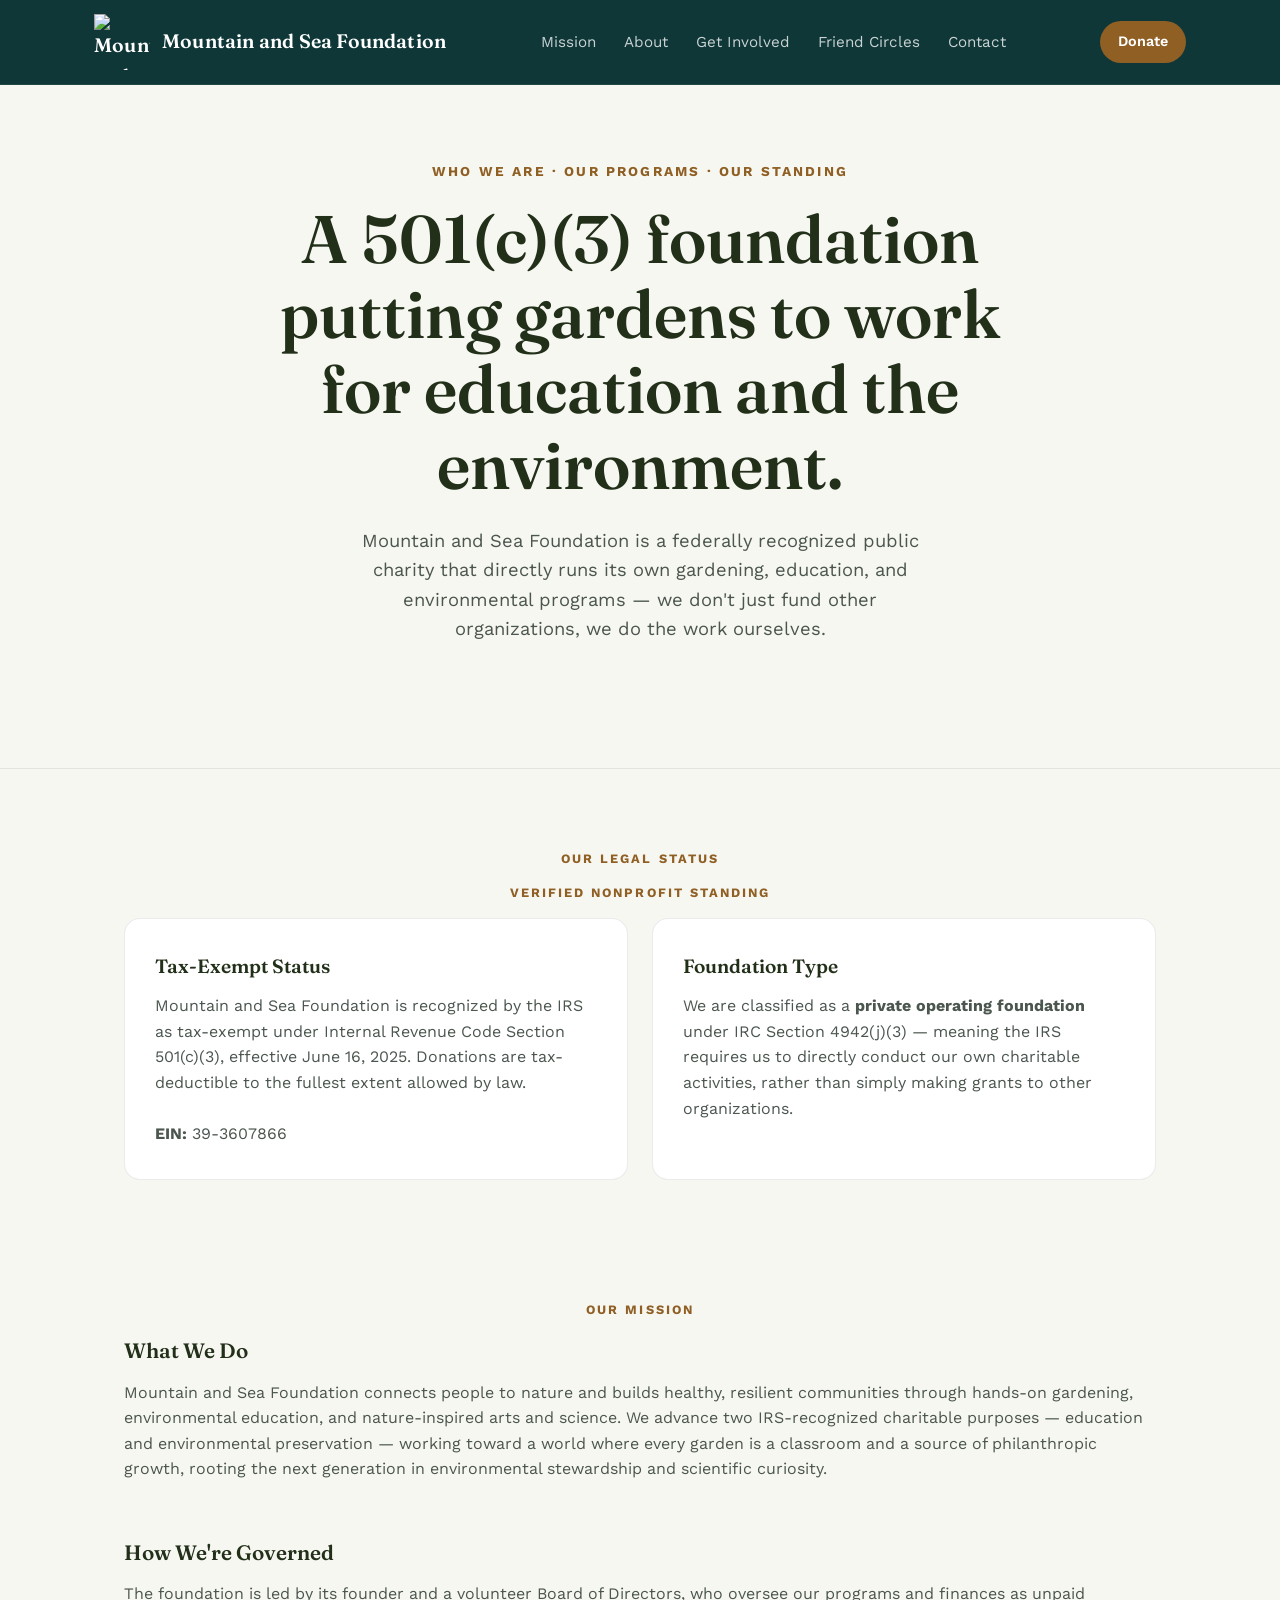
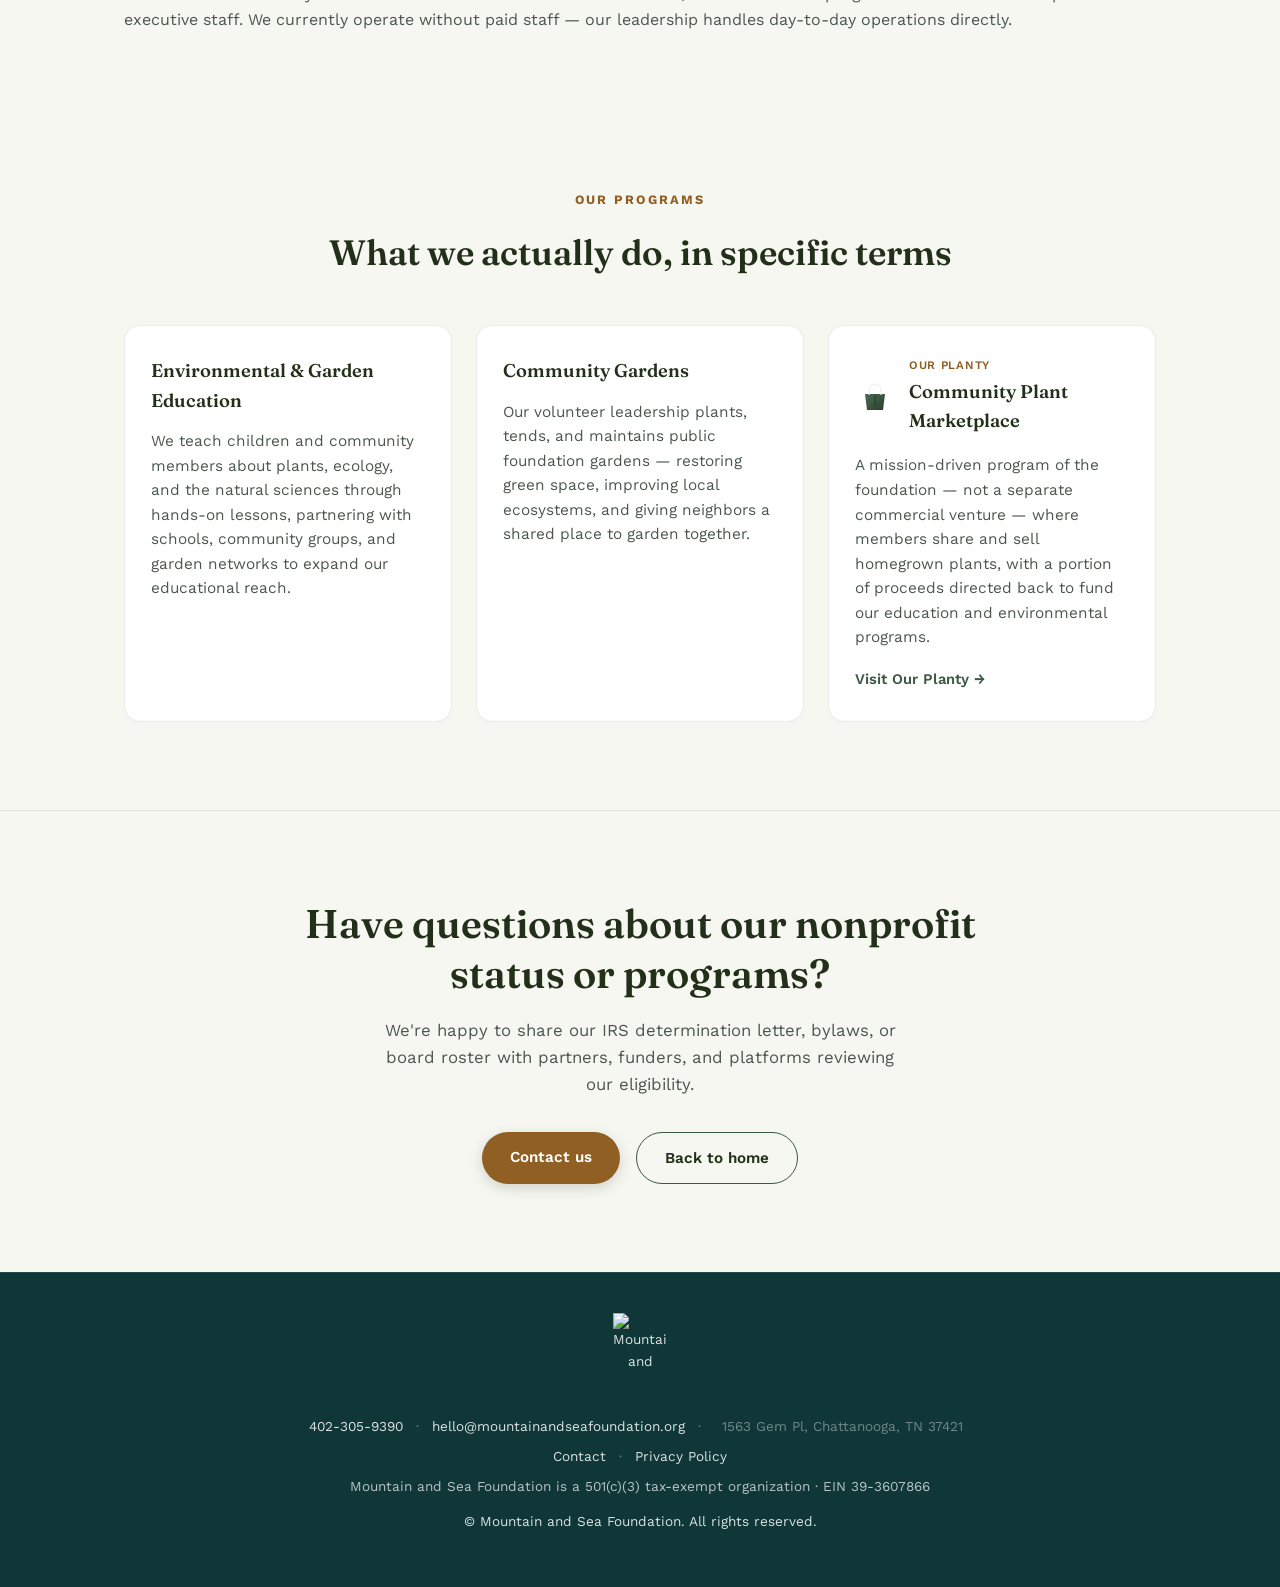
==== about.html @ 39a0394c "Add files via upload" ====
<!DOCTYPE html>
<html lang="en">
<head>
<meta charset="UTF-8">
<meta name="viewport" content="width=device-width, initial-scale=1.0">
<title>About — Mountain and Sea Foundation</title>
<meta name="description" content="Mountain and Sea Foundation is a 501(c)(3) nonprofit (EIN 39-3607866) advancing environmental education and community gardening. Learn about our mission, programs, and legal status.">
<link rel="icon" type="image/png" href="assets/logo.png">
<link rel="preconnect" href="https://fonts.googleapis.com">
<link rel="preconnect" href="https://fonts.gstatic.com" crossorigin>
<link href="https://fonts.googleapis.com/css2?family=Fraunces:opsz,wght@9..144,400;9..144,500;9..144,600;9..144,700&family=Work+Sans:wght@400;500;600&display=swap" rel="stylesheet">
<link rel="stylesheet" href="style.css">
</head>
<body>

<a href="#main" class="skip-link">Skip to main content</a>

<header class="nav">
  <div class="nav-inner">
    <a href="https://mountainandseafoundation.org" class="nav-brand">
      <img src="assets/logo_hero.png" alt="Mountain and Sea Foundation" class="nav-logo">
      <span>Mountain and Sea Foundation</span>
    </a>
    <button class="nav-toggle" id="nav-toggle" aria-label="Toggle menu" aria-expanded="false" aria-controls="nav-links">
      <span></span><span></span><span></span>
    </button>
    <nav class="nav-links" id="nav-links">
      <a href="index.html#heart">Mission</a>
      <a href="about.html">About</a>
      <a href="index.html#help">Get Involved</a>
      <a href="donor-circles.html">Friend Circles</a>
      <a href="contact.html">Contact</a>
    </nav>
    <a href="contact.html" class="nav-cta">Donate</a>
  </div>
</header>

<main id="main">

  <section class="hero" id="top">
    <p class="hero-eyebrow">Who We Are &middot; Our Programs &middot; Our Standing</p>
    <h1>A 501(c)(3) foundation putting gardens to work for education and the environment.</h1>
    <p class="hero-sub">Mountain and Sea Foundation is a federally recognized public charity that directly runs its own gardening, education, and environmental programs — we don't just fund other organizations, we do the work ourselves.</p>
  </section>

  <section class="heart" id="status">
    <p class="section-eyebrow">Our Legal Status</p>
    <h2 class="mv-heading">Verified Nonprofit Standing</h2>
    <div class="mv-grid" style="grid-template-columns: 1fr 1fr;">
      <article class="mv-card">
        <h3>Tax-Exempt Status</h3>
        <p>Mountain and Sea Foundation is recognized by the IRS as tax-exempt under Internal Revenue Code Section 501(c)(3), effective June&nbsp;16, 2025. Donations are tax-deductible to the fullest extent allowed by law.<br><br><strong>EIN:</strong> 39-3607866</p>
      </article>
      <article class="mv-card">
        <h3>Foundation Type</h3>
        <p>We are classified as a <strong>private operating foundation</strong> under IRC Section 4942(j)(3) — meaning the IRS requires us to directly conduct our own charitable activities, rather than simply making grants to other organizations.</p>
      </article>
    </div>
  </section>

  <section class="heart" id="mission">
    <h2 class="section-eyebrow">Our Mission</h2>
    <div class="about-grid">
      <div class="about-block">
        <h3>What We Do</h3>
        <p>Mountain and Sea Foundation connects people to nature and builds healthy, resilient communities through hands-on gardening, environmental education, and nature-inspired arts and science. We advance two IRS-recognized charitable purposes — education and environmental preservation — working toward a world where every garden is a classroom and a source of philanthropic growth, rooting the next generation in environmental stewardship and scientific curiosity.</p>
      </div>
      <div class="about-block">
        <h3>How We're Governed</h3>
        <p>The foundation is led by its founder and a volunteer Board of Directors, who oversee our programs and finances as unpaid executive staff. We currently operate without paid staff — our leadership handles day-to-day operations directly.</p>
      </div>
    </div>
  </section>

  <section class="programs" id="programs">
    <p class="section-eyebrow">Our Programs</p>
    <h2>What we actually do, in specific terms</h2>

    <div class="support-grid" style="grid-template-columns: repeat(3, 1fr);">
      <article class="support-card">
        <h3>Environmental &amp; Garden Education</h3>
        <p>We teach children and community members about plants, ecology, and the natural sciences through hands-on lessons, partnering with schools, community groups, and garden networks to expand our educational reach.</p>
      </article>
      <article class="support-card">
        <h3>Community Gardens</h3>
        <p>Our volunteer leadership plants, tends, and maintains public foundation gardens — restoring green space, improving local ecosystems, and giving neighbors a shared place to garden together.</p>
      </article>
      <article class="support-card">
        <a href="https://ourplanty.com" class="support-card-head" target="_blank" rel="noopener">
          <svg class="planty-mark" viewBox="0 0 100 100" fill="none" xmlns="http://www.w3.org/2000/svg" aria-hidden="true">
            <defs>
              <linearGradient id="leafGrad2" x1="0%" y1="0%" x2="100%" y2="100%">
                <stop offset="0%" stop-color="#4a6d51" />
                <stop offset="100%" stop-color="#2a3d2e" />
              </linearGradient>
            </defs>
            <path d="M25 45L30 85H70L75 45H25Z" fill="url(#leafGrad2)" />
            <path d="M35 45V35C35 26.7157 41.7157 20 50 20C58.2843 20 65 26.7157 65 35V45"
                  stroke="#F0F3F4" stroke-width="4" stroke-linecap="square"/>
            <rect x="48" y="45" width="4" height="30" fill="#141B15" opacity="0.3"/>
          </svg>
          <div>
            <span class="planty-wordmark">Our Planty</span>
            <h3>Community Plant Marketplace</h3>
          </div>
        </a>
        <p>A mission-driven program of the foundation — not a separate commercial venture — where members share and sell homegrown plants, with a portion of proceeds directed back to fund our education and environmental programs.</p>
        <a href="https://ourplanty.com" class="support-link" target="_blank" rel="noopener">Visit Our Planty &rarr;</a>
      </article>
    </div>
  </section>

  <section class="closing">
    <h2>Have questions about our nonprofit status or programs?</h2>
    <p>We're happy to share our IRS determination letter, bylaws, or board roster with partners, funders, and platforms reviewing our eligibility.</p>
    <div class="hero-actions">
      <a href="contact.html" class="btn btn-brass">Contact us</a>
      <a href="index.html#top" class="btn btn-ghost">Back to home</a>
    </div>
  </section>

</main>

<footer class="footer">
  <a href="https://mountainandseafoundation.org" aria-label="Mountain and Sea Foundation home" class="footer-logo-link">
    <img src="assets/logo_hero.png" alt="Mountain and Sea Foundation" class="footer-logo">
  </a>
  <address class="footer-links footer-contact">
    <a href="tel:+14023059390">402-305-9390</a>
    <span aria-hidden="true">&middot;</span>
    <a href="mailto:hello@mountainandseafoundation.org">hello@mountainandseafoundation.org</a>
    <span aria-hidden="true">&middot;</span>
    <span>1563 Gem Pl, Chattanooga, TN 37421</span>
  </address>
  <p class="footer-links">
    <a href="contact.html">Contact</a>
    <span aria-hidden="true">&middot;</span>
    <a href="privacy.html">Privacy Policy</a>
  </p>
  <p class="footer-ein">Mountain and Sea Foundation is a 501(c)(3) tax-exempt organization &middot; EIN 39-3607866</p>
  <p>&copy; <span id="year"></span> Mountain and Sea Foundation. All rights reserved.</p>
</footer>

<script src="script.js"></script>
</body>
</html>
---- style.css ----
:root {
  /* Palette synced with Our Planty brand */
  --forest: #3D5A43;
  --forest-deep: #22301A;
  --ink: #1B2420;
  --steel: #2C332E;
  --brass: #8F5F24; /* darkened from #C98A3E for WCAG AA contrast (~5.5:1 on white, was ~2.9:1) */
  --brass-light: #E0B274; /* unchanged — only used on dark teal surfaces, already ~6.6:1 */
  --bg: #F7F7F2;
  --surface: #FFFFFF;
  --line: rgba(27,36,32,0.09);
  --text-muted: #4B564E;
  --logo-teal: #0F3737;
  --muted-teal: #52706E;
  --logo-gold-tint: #F3E2B0;
  --planty-offwhite: #F0F3F4;

  --font-display: "Fraunces", serif;
  --font-body: "Work Sans", sans-serif;
}

* { box-sizing: border-box; }

html { scroll-behavior: smooth; }

body {
  margin: 0;
  font-family: var(--font-body);
  color: var(--ink);
  background: var(--bg);
  line-height: 1.6;
}

img { max-width: 100%; display: block; }

a { color: inherit; text-decoration: none; }

a:focus-visible, .btn:focus-visible {
  outline: 2px solid var(--brass);
  outline-offset: 3px;
}

/* Links/buttons sitting on the dark teal nav or footer need the lighter
   brass for a visible focus ring (darkened --brass only clears 3:1 on
   light backgrounds, not against --logo-teal). */
.nav a:focus-visible,
.footer a:focus-visible {
  outline-color: var(--brass-light);
}

/* ---------- ACCESSIBILITY UTILITIES ---------- */
.visually-hidden {
  position: absolute;
  width: 1px;
  height: 1px;
  padding: 0;
  margin: -1px;
  overflow: hidden;
  clip: rect(0, 0, 0, 0);
  white-space: nowrap;
  border: 0;
}

.skip-link {
  position: absolute;
  top: -48px;
  left: 8px;
  z-index: 100;
  background: var(--logo-teal);
  color: #fff;
  padding: 10px 18px;
  border-radius: 6px;
  font-weight: 600;
  font-size: 0.9rem;
  transition: top 0.15s ease;
}

.skip-link:focus {
  top: 8px;
}

/* ---------- NAV ---------- */
.nav {
  position: sticky;
  top: 0;
  z-index: 20;
  background: var(--logo-teal);
  border-bottom: 1px solid rgba(255,255,255,0.08);
}

.nav-inner {
  max-width: 1140px;
  margin: 0 auto;
  padding: 14px 24px;
  display: flex;
  align-items: center;
  justify-content: space-between;
  gap: 24px;
  position: relative;
}

.nav-toggle {
  display: none;
  flex-direction: column;
  justify-content: center;
  gap: 5px;
  width: 34px;
  height: 34px;
  background: transparent;
  border: none;
  cursor: pointer;
  padding: 0;
  flex-shrink: 0;
}

.nav-toggle span {
  display: block;
  width: 100%;
  height: 2px;
  background: #fff;
  border-radius: 2px;
  transition: transform 0.15s ease, opacity 0.15s ease;
}

.nav-toggle[aria-expanded="true"] span:nth-child(1) { transform: translateY(7px) rotate(45deg); }
.nav-toggle[aria-expanded="true"] span:nth-child(2) { opacity: 0; }
.nav-toggle[aria-expanded="true"] span:nth-child(3) { transform: translateY(-7px) rotate(-45deg); }

.nav-brand {
  display: flex;
  align-items: center;
  gap: 12px;
  color: #fff;
  font-family: var(--font-display);
  font-weight: 600;
  font-size: 1.22rem;
  letter-spacing: 0.01em;
}

.nav-logo {
  width: 56px;
  height: 56px;
  border-radius: 0;
  flex-shrink: 0;
}

.nav-links {
  display: flex;
  gap: 28px;
  font-size: 0.95rem;
}

.nav-links a {
  color: rgba(255,255,255,0.78);
  transition: color 0.15s ease;
}

.nav-links a:hover { color: var(--brass-light); }

.nav-cta {
  background: var(--brass);
  color: #fff;
  padding: 9px 18px;
  border-radius: 999px;
  font-weight: 600;
  font-size: 0.9rem;
  white-space: nowrap;
  transition: background 0.15s ease;
}

.nav-cta:hover { background: var(--forest); }

/* ---------- HERO ---------- */
.hero {
  background: var(--bg);
  border-bottom: 1px solid var(--line);
  color: var(--ink);
  text-align: center;
  padding: 76px 24px 88px;
}

.hero-eyebrow {
  font-size: 0.85rem;
  letter-spacing: 0.16em;
  text-transform: uppercase;
  color: var(--brass);
  font-weight: 700;
  margin: 0 0 18px;
}

.hero h1 {
  font-family: var(--font-display);
  font-weight: 600;
  font-size: clamp(2.6rem, 5.6vw, 4.2rem);
  line-height: 1.12;
  margin: 0 auto 24px;
  max-width: 820px;
  color: var(--forest-deep);
}

.hero-sub {
  max-width: 600px;
  margin: 0 auto 36px;
  color: var(--text-muted);
  font-size: 1.15rem;
}

.hero-actions {
  display: flex;
  gap: 16px;
  justify-content: center;
  flex-wrap: wrap;
}

.btn {
  display: inline-block;
  padding: 13px 28px;
  border-radius: 999px;
  font-weight: 600;
  font-size: 0.95rem;
  transition: transform 0.15s ease, background 0.15s ease, border-color 0.15s ease, color 0.15s ease;
}

.btn:hover { transform: translateY(-1px); }

.btn-brass {
  background: var(--brass);
  color: #fff;
  box-shadow: 0 4px 14px rgba(34,48,26,0.18);
}
.btn-brass:hover { background: var(--forest); }

.btn-ghost {
  border: 1px solid var(--forest);
  color: var(--forest-deep);
}
.btn-ghost:hover { background: var(--forest); color: #fff; }

.btn-ghost-dark {
  border: 1px solid rgba(255,255,255,0.55);
  color: #fff;
}
.btn-ghost-dark:hover { background: rgba(255,255,255,0.15); }

/* ---------- THE HEART OF OUR FOUNDATION ---------- */
.heart {
  max-width: 1080px;
  margin: 0 auto;
  padding: 80px 24px 40px;
}

.section-eyebrow {
  font-size: 0.8rem;
  letter-spacing: 0.16em;
  text-transform: uppercase;
  color: var(--brass);
  margin: 0 0 14px;
  font-weight: 700;
  text-align: center;
}

.about-grid {
  display: grid;
  grid-template-columns: 1fr;
  gap: 40px;
  margin-bottom: 64px;
}

.about-block h3 {
  font-family: var(--font-display);
  font-weight: 600;
  font-size: 1.3rem;
  margin: 0 0 12px;
  color: var(--forest-deep);
}

.about-block p {
  margin: 0 0 14px;
  color: var(--text-muted);
  font-size: 1rem;
}

.mv-heading {
  font-family: var(--font-body);
  font-weight: 700;
  font-size: 0.8rem;
  letter-spacing: 0.16em;
  text-transform: uppercase;
  margin: 0 0 14px;
  color: var(--brass);
  text-align: center;
}

.mv-grid {
  display: grid;
  grid-template-columns: 1fr;
  gap: 24px;
  text-align: left;
}

.mv-card {
  background: var(--surface);
  border: 1px solid var(--line);
  border-radius: 16px;
  padding: 32px 30px;
}

.mv-card h3 {
  font-family: var(--font-display);
  font-weight: 600;
  font-size: 1.2rem;
  margin: 0 0 12px;
  color: var(--forest-deep);
}

.mv-card p {
  margin: 0;
  color: var(--text-muted);
  font-size: 1rem;
}

/* ---------- WAYS TO HELP ---------- */
.programs {
  max-width: 1080px;
  margin: 0 auto;
  padding: 40px 24px 88px;
  text-align: center;
}

.programs h2 {
  font-family: var(--font-display);
  font-weight: 600;
  font-size: clamp(1.7rem, 3.2vw, 2.2rem);
  margin: 0 0 44px;
  color: var(--forest-deep);
}

.support-grid {
  display: grid;
  grid-template-columns: 1fr;
  gap: 24px;
  text-align: left;
}

.support-card {
  background: var(--surface);
  border: 1px solid var(--line);
  border-radius: 16px;
  padding: 30px 26px;
  display: flex;
  flex-direction: column;
}

.support-card h3 {
  font-family: var(--font-display);
  font-weight: 600;
  font-size: 1.15rem;
  margin: 0;
  color: var(--forest-deep);
}

.support-card p {
  margin: 14px 0 18px;
  color: var(--text-muted);
  font-size: 0.96rem;
  flex-grow: 1;
}

.support-link {
  color: var(--forest);
  font-weight: 600;
  font-size: 0.92rem;
  transition: color 0.15s ease;
}

.support-link:hover { color: var(--brass); }

.support-card-head {
  display: flex;
  align-items: center;
  gap: 14px;
  margin-bottom: 4px;
  text-decoration: none;
  color: inherit;
}

.support-card-head:hover h3 { color: var(--brass); }

.planty-mark {
  width: 40px;
  height: 40px;
  flex-shrink: 0;
}

.planty-wordmark {
  display: block;
  font-size: 0.72rem;
  font-weight: 600;
  letter-spacing: 0.06em;
  text-transform: uppercase;
  color: var(--brass);
  margin-bottom: 2px;
}

/* ---------- CLOSING (merged hero + CTA) ---------- */
.closing {
  background: var(--bg);
  border-top: 1px solid var(--line);
  color: var(--ink);
  text-align: center;
  padding: 88px 24px;
}

.closing h2 {
  font-family: var(--font-display);
  font-weight: 600;
  font-size: clamp(1.7rem, 3.6vw, 2.5rem);
  max-width: 700px;
  margin: 0 auto 18px;
  line-height: 1.25;
  color: var(--forest-deep);
}

.closing p {
  max-width: 540px;
  margin: 0 auto 34px;
  color: var(--text-muted);
  font-size: 1.05rem;
}

/* ---------- FOOTER ---------- */
.footer {
  background: var(--logo-teal);
  color: rgba(255,255,255,0.85);
  text-align: center;
  padding: 40px 24px;
  font-size: 0.85rem;
  border-top: 1px solid rgba(255,255,255,0.1);
}

.footer-logo-link {
  display: inline-block;
  margin-bottom: 14px;
}

.footer-logo {
  width: 54px;
  height: 54px;
  margin: 0 auto;
  border-radius: 0;
}

/* ---------- RESPONSIVE ---------- */
@media (max-width: 720px) {
  .nav-toggle { display: flex; }
  .tier-badge-icon { width: 124px; height: 124px; }
  .apex-badge-icon { width: 154px; height: 154px; }
  .nav-links {
    display: none;
    position: absolute;
    top: 100%;
    left: 0;
    right: 0;
    background: var(--logo-teal);
    flex-direction: column;
    gap: 0;
    padding: 4px 24px 12px;
    border-bottom: 1px solid rgba(255,255,255,0.1);
  }
  .nav-links.open { display: flex; }
  .nav-links a {
    padding: 13px 0;
    border-top: 1px solid rgba(255,255,255,0.1);
  }
  .nav-links a:first-child { border-top: none; }
  .nav-logo { width: 42px; height: 42px; }
  .nav-brand span { font-size: 0.98rem; }
}

/* ---------- REDUCED MOTION ---------- */
@media (prefers-reduced-motion: reduce) {
  html { scroll-behavior: auto; }
  .btn:hover { transform: none; }
}

/* ---------- CONTACT PAGE ---------- */
.contact-hero {
  background: var(--bg);
  border-bottom: 1px solid var(--line);
  text-align: center;
  padding: 72px 24px 56px;
}

.contact-hero h1 {
  font-family: var(--font-display);
  font-weight: 600;
  font-size: clamp(2.2rem, 4.6vw, 3.2rem);
  color: var(--forest-deep);
  margin: 0 auto 16px;
  max-width: 640px;
}

.contact-hero .hero-sub {
  color: var(--text-muted);
  max-width: 520px;
  margin: 0 auto;
}

.contact-body {
  max-width: 1080px;
  margin: 0 auto;
  padding: 64px 24px 96px;
}

.contact-grid {
  display: grid;
  grid-template-columns: 1.3fr 1fr;
  gap: 40px;
  align-items: start;
}

.contact-form {
  background: var(--surface);
  border: 1px solid var(--line);
  border-radius: 16px;
  padding: 32px;
  display: flex;
  flex-direction: column;
  gap: 20px;
}

.form-row {
  display: flex;
  flex-direction: column;
  gap: 8px;
  text-align: left;
}

.form-row[hidden] {
  display: none;
}

.form-row label {
  font-size: 0.88rem;
  font-weight: 600;
  color: var(--forest-deep);
}

.form-row input,
.form-row textarea,
.form-row select {
  width: 100%;
  box-sizing: border-box;
  font-family: var(--font-body);
  font-size: 1rem;
  padding: 11px 14px;
  border: 1px solid var(--line);
  border-radius: 8px;
  background: var(--bg);
  color: var(--ink);
  resize: vertical;
}

.form-row input:focus,
.form-row textarea:focus,
.form-row select:focus {
  outline: 2px solid var(--brass);
  outline-offset: 1px;
}

.contact-form .btn {
  align-self: flex-start;
  border: none;
  cursor: pointer;
  font-family: var(--font-body);
}

.form-note {
  margin: 0;
  font-size: 0.82rem;
  color: var(--text-muted);
}

.email-fallback {
  display: flex;
  align-items: center;
  justify-content: space-between;
  gap: 12px;
  background: var(--bg);
  border: 1px solid var(--line);
  border-radius: 8px;
  padding: 10px 14px;
}

.email-fallback code {
  font-family: var(--font-body);
  font-size: 0.92rem;
  color: var(--ink);
  word-break: break-all;
}

.copy-btn {
  flex-shrink: 0;
  font-family: var(--font-body);
  font-size: 0.82rem;
  font-weight: 600;
  color: var(--forest);
  background: transparent;
  border: 1px solid var(--forest);
  border-radius: 999px;
  padding: 6px 14px;
  cursor: pointer;
  transition: background 0.15s ease, color 0.15s ease;
}

.copy-btn:hover {
  background: var(--forest);
  color: #fff;
}

.contact-info {
  background: var(--surface);
  border: 1px solid var(--line);
  border-radius: 16px;
  padding: 32px;
  text-align: left;
}

.contact-info h3 {
  font-family: var(--font-display);
  font-weight: 600;
  font-size: 1.1rem;
  margin: 0 0 10px;
  color: var(--forest-deep);
}

.contact-info-secondary {
  margin-top: 28px !important;
}

.contact-info p {
  margin: 0 0 14px;
  color: var(--text-muted);
  font-size: 0.96rem;
}

.contact-info address {
  font-style: normal;
  margin: 0 0 14px;
  color: var(--text-muted);
  font-size: 0.96rem;
  line-height: 1.5;
}

.donate-mail-box {
  margin-top: 28px !important;
  background: var(--planty-offwhite);
  border: 1px solid var(--line);
  border-left: 4px solid var(--brass);
  border-radius: 12px;
  padding: 20px 22px;
}

.donate-mail-box h3 {
  font-family: var(--font-display);
  font-weight: 600;
  font-size: 1.1rem;
  margin: 0 0 10px;
  color: var(--forest-deep);
}

.donate-mail-box p,
.donate-mail-box address {
  margin: 0 0 12px;
}

.donate-mail-box address:last-child { margin-bottom: 0; }

.contact-email {
  display: inline-block;
  font-family: var(--font-display);
  font-weight: 600;
  font-size: 1.1rem;
  color: var(--brass);
  word-break: break-word;
}

.contact-email:hover { color: var(--forest); }

.contact-links-list {
  list-style: none;
  margin: 14px 0 0;
  padding: 0;
  display: flex;
  flex-direction: column;
  gap: 10px;
}

.contact-links-list a {
  color: var(--forest);
  font-weight: 600;
  font-size: 0.95rem;
}

.contact-links-list a:hover { color: var(--brass); }

/* ---------- FOOTER LINKS ---------- */
.footer-links {
  margin: 0 0 8px;
  font-size: 0.85rem;
}

.footer-links a {
  color: rgba(255,255,255,0.85);
}

.footer-links a:hover { color: var(--brass-light); }

.footer-links span {
  margin: 0 8px;
  color: rgba(255,255,255,0.4);
}

.footer-contact {
  font-style: normal;
}

.footer-ein {
  margin: 0 0 8px;
  font-size: 0.85rem;
  color: rgba(255,255,255,0.7);
}

@media (max-width: 720px) {
  .contact-grid { grid-template-columns: 1fr; }
  .contact-form,
  .contact-info { padding: 24px 20px; }
  .contact-hero { padding: 56px 20px 40px; }
}

/* ---------- DONOR CIRCLES HERO ---------- */
.circles-hero {
  background: var(--bg);
  border-bottom: 1px solid var(--line);
  text-align: center;
  padding: 72px 24px 56px;
}

.circles-hero h1 {
  font-family: var(--font-display);
  font-weight: 600;
  font-size: clamp(2.9rem, 6vw, 4.6rem);
  line-height: 1.12;
  margin: 0 auto 20px;
  max-width: 780px;
  color: var(--forest-deep);
}

.circles-hero p {
  max-width: 640px;
  margin: 0 auto;
  color: var(--text-muted);
  font-size: 1.25rem;
}

.circles-hero-note {
  margin: 18px auto 0 !important;
  max-width: 660px;
  font-size: 1rem !important;
  color: var(--forest) !important;
  font-weight: 500;
}

/* ---------- CLUB COLUMNS ---------- */
.clubs {
  max-width: 1080px;
  margin: 0 auto;
  padding: 64px 24px 32px;
}

.club-columns {
  display: grid;
  grid-template-columns: 1fr;
  gap: 28px;
}

.club-panel {
  background: var(--surface);
  border: 1px solid var(--line);
  border-radius: 20px;
  padding: 32px 28px;
}

.club-panel.mountain { --club-accent: var(--forest); }
.club-panel.sea { --club-accent: var(--logo-teal); }

.club-head {
  display: flex;
  align-items: center;
  gap: 14px;
  margin-bottom: 8px;
}

.club-icon {
  width: 38px;
  height: 38px;
  flex-shrink: 0;
}

.club-name {
  font-family: var(--font-display);
  font-weight: 600;
  font-size: 1.9rem;
  color: var(--forest-deep);
  margin: 0;
}

.club-tagline {
  color: var(--text-muted);
  font-size: 1.12rem;
  margin: 0 0 26px;
}

.circle-tier {
  display: flex;
  flex-direction: column;
  align-items: center;
  text-align: center;
  gap: 10px;
  padding: 32px 0;
  border-top: 1px solid var(--line);
}

.club-panel .circle-tier:first-of-type { border-top: none; padding-top: 0; }

.circle-tier-name {
  font-family: var(--font-display);
  font-weight: 600;
  font-size: 1.35rem;
  color: var(--ink);
}

.tier-badge-wrap {
  display: flex;
  justify-content: center;
  margin: 2px 0;
}

.tier-badge-icon {
  width: 160px;
  height: 160px;
  flex-shrink: 0;
}

.circle-tier-price {
  display: flex;
  align-items: baseline;
  justify-content: center;
  gap: 8px;
  font-weight: 600;
  font-size: 1.2rem;
  color: var(--club-accent, var(--forest));
  white-space: nowrap;
}

.price-option { white-space: nowrap; }

.price-unit {
  font-weight: 500;
  font-size: 0.9rem;
  opacity: 0.85;
}

.price-or {
  font-family: var(--font-body);
  font-weight: 500;
  font-size: 0.85rem;
  text-transform: uppercase;
  letter-spacing: 0.04em;
  color: var(--text-muted);
}

.circle-tier-perk {
  max-width: 320px;
  color: var(--text-muted);
  font-size: 1.05rem;
  margin: 0;
}

.club-join-btn {
  display: block;
  width: fit-content;
  margin: 24px auto 0;
}

/* ---------- CHAMPION TIER ---------- */
.champion {
  max-width: 1080px;
  margin: 8px auto 0;
  padding: 0 24px 72px;
}

.champion-card {
  background: var(--logo-teal);
  border-radius: 20px;
  padding: 40px 36px;
  color: #fff;
  text-align: center;
}

.champion-eyebrow {
  font-size: 0.88rem;
  letter-spacing: 0.16em;
  text-transform: uppercase;
  color: var(--brass-light);
  font-weight: 700;
  margin: 0 0 14px;
}

.apex-badge-icon {
  width: 200px;
  height: 200px;
  margin: 0 auto 18px;
  display: block;
}

.champion-card h2 {
  font-family: var(--font-display);
  font-weight: 600;
  font-size: clamp(1.7rem, 3.6vw, 2.5rem);
  margin: 0 0 10px;
}

.champion-price {
  font-family: var(--font-display);
  font-weight: 600;
  font-size: 1.45rem;
  color: var(--brass-light);
  margin: 0 0 20px;
}

.champion-price .price-or {
  color: rgba(255,255,255,0.65);
}

.champion-card p.champion-desc {
  max-width: 580px;
  margin: 0 auto 26px;
  color: rgba(255,255,255,0.85);
  font-size: 1.15rem;
}

.champion-perks {
  list-style: none;
  margin: 0 auto;
  padding: 0;
  max-width: 520px;
  display: grid;
  grid-template-columns: 1fr;
  gap: 10px;
  text-align: left;
}

.champion-perks li {
  font-size: 1.08rem;
  color: rgba(255,255,255,0.9);
  padding-left: 22px;
  position: relative;
}

.champion-perks li::before {
  content: "";
  position: absolute;
  left: 0;
  top: 0.55em;
  width: 8px;
  height: 8px;
  border-radius: 50%;
  background: var(--brass-light);
}

.champion-cta {
  margin-top: 28px;
}

/* ---------- FUND NOTE ---------- */
.fund-note {
  max-width: 780px;
  margin: 8px auto 72px;
  background: var(--planty-offwhite);
  border-radius: 14px;
  padding: 26px 28px;
  text-align: center;
}

@media (max-width: 780px) {
  .fund-note { margin-left: 24px; margin-right: 24px; }
}

.fund-note p {
  margin: 0;
  color: var(--text-muted);
  font-size: 1.15rem;
}

.fund-note strong { color: var(--forest-deep); }

@media (min-width: 860px) {
  .champion-perks { grid-template-columns: 1fr 1fr; }
  .club-columns { grid-template-columns: 1fr 1fr; }
}
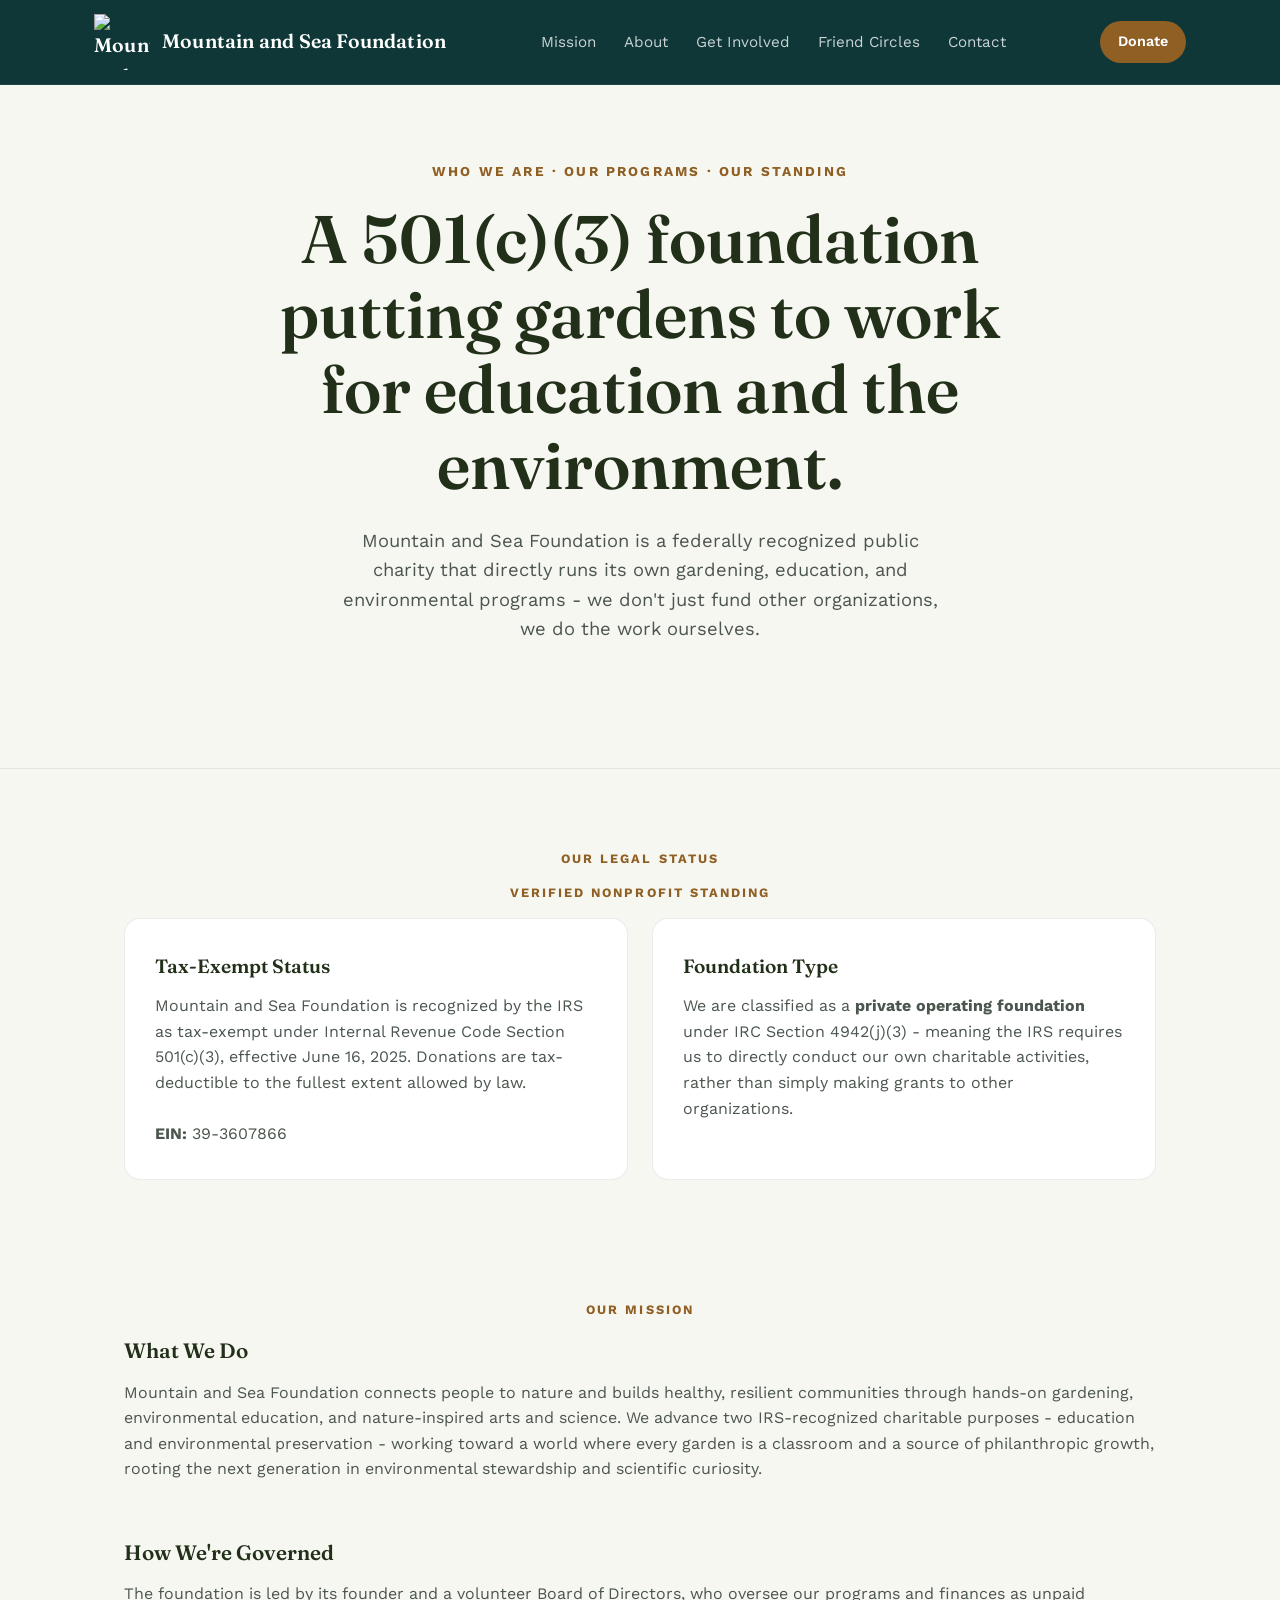
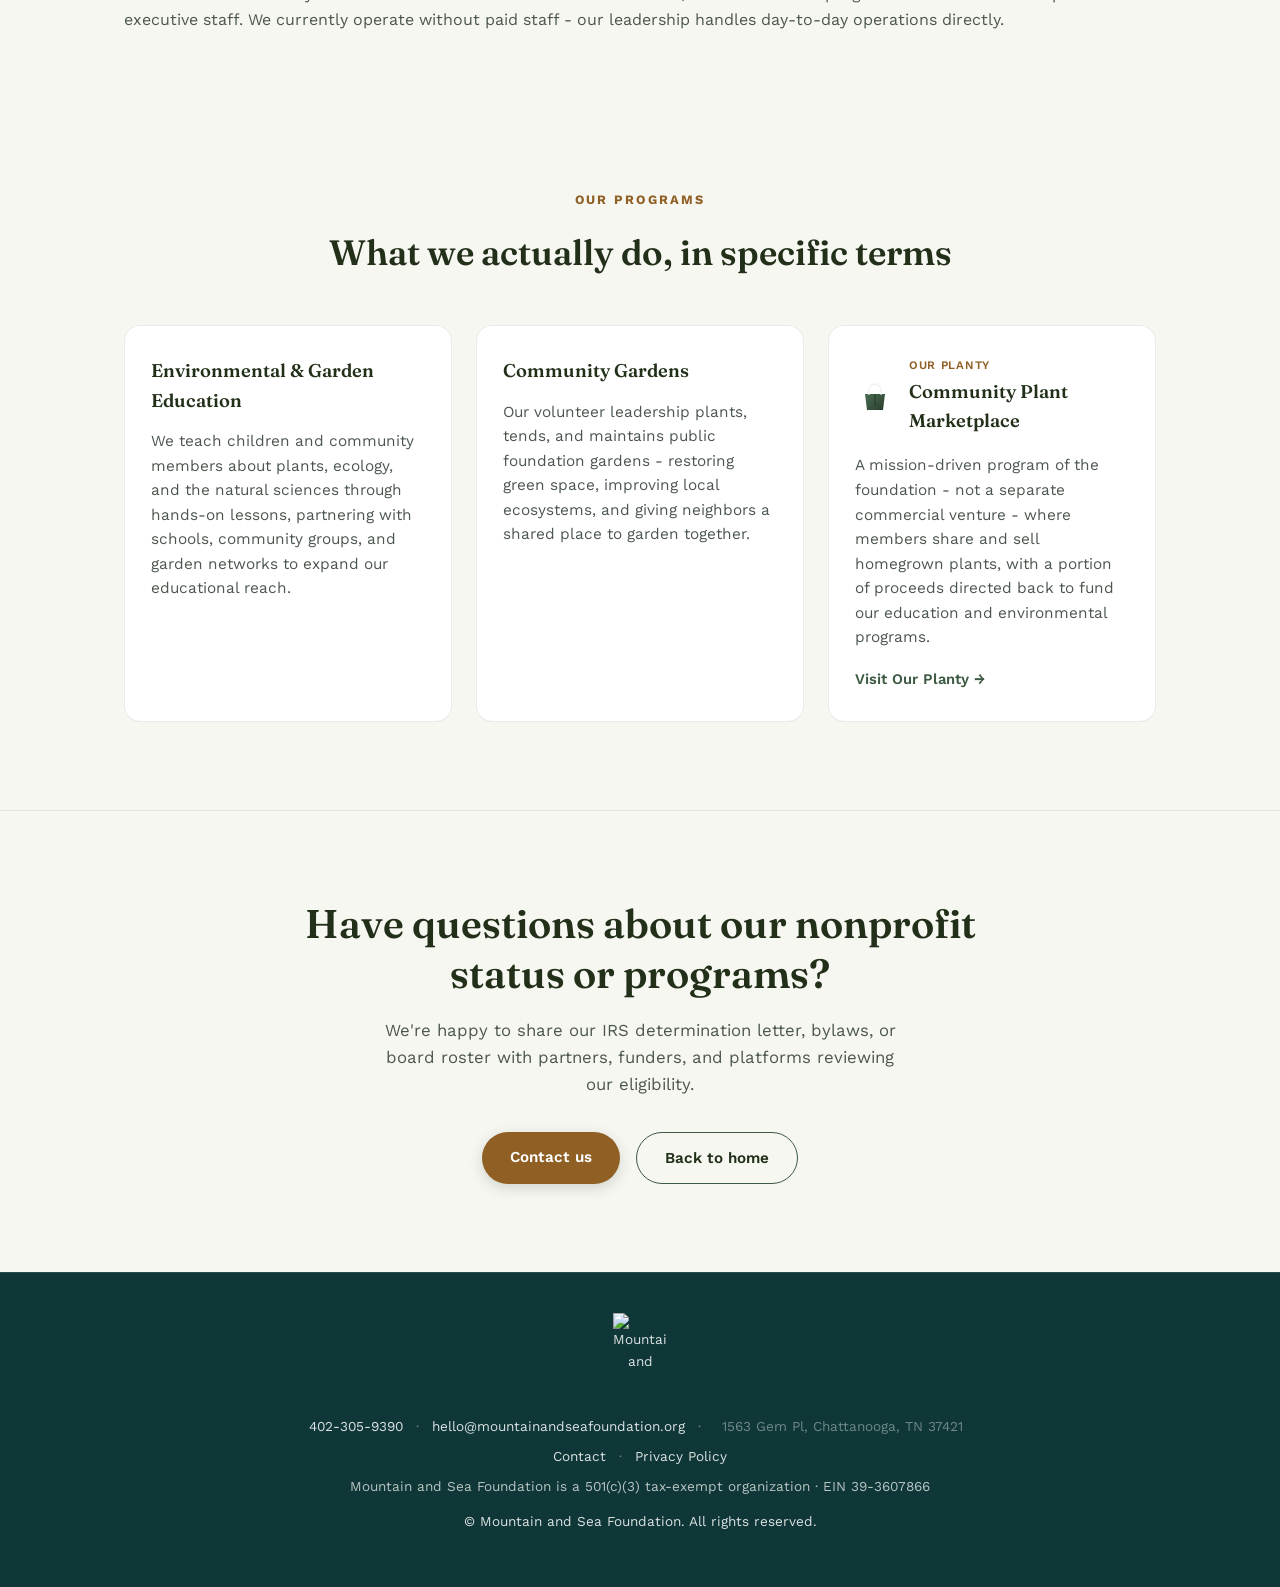
==== commit e8a179b5: "Add files via upload" ====
--- a/about.html
+++ b/about.html
@@ -3,7 +3,7 @@
 <head>
 <meta charset="UTF-8">
 <meta name="viewport" content="width=device-width, initial-scale=1.0">
-<title>About — Mountain and Sea Foundation</title>
+<title>About - Mountain and Sea Foundation</title>
 <meta name="description" content="Mountain and Sea Foundation is a 501(c)(3) nonprofit (EIN 39-3607866) advancing environmental education and community gardening. Learn about our mission, programs, and legal status.">
 <link rel="icon" type="image/png" href="assets/logo.png">
 <link rel="preconnect" href="https://fonts.googleapis.com">
@@ -40,7 +40,7 @@
   <section class="hero" id="top">
     <p class="hero-eyebrow">Who We Are &middot; Our Programs &middot; Our Standing</p>
     <h1>A 501(c)(3) foundation putting gardens to work for education and the environment.</h1>
-    <p class="hero-sub">Mountain and Sea Foundation is a federally recognized public charity that directly runs its own gardening, education, and environmental programs — we don't just fund other organizations, we do the work ourselves.</p>
+    <p class="hero-sub">Mountain and Sea Foundation is a federally recognized public charity that directly runs its own gardening, education, and environmental programs - we don't just fund other organizations, we do the work ourselves.</p>
   </section>
 
   <section class="heart" id="status">
@@ -53,7 +53,7 @@
       </article>
       <article class="mv-card">
         <h3>Foundation Type</h3>
-        <p>We are classified as a <strong>private operating foundation</strong> under IRC Section 4942(j)(3) — meaning the IRS requires us to directly conduct our own charitable activities, rather than simply making grants to other organizations.</p>
+        <p>We are classified as a <strong>private operating foundation</strong> under IRC Section 4942(j)(3) - meaning the IRS requires us to directly conduct our own charitable activities, rather than simply making grants to other organizations.</p>
       </article>
     </div>
   </section>
@@ -63,11 +63,11 @@
     <div class="about-grid">
       <div class="about-block">
         <h3>What We Do</h3>
-        <p>Mountain and Sea Foundation connects people to nature and builds healthy, resilient communities through hands-on gardening, environmental education, and nature-inspired arts and science. We advance two IRS-recognized charitable purposes — education and environmental preservation — working toward a world where every garden is a classroom and a source of philanthropic growth, rooting the next generation in environmental stewardship and scientific curiosity.</p>
+        <p>Mountain and Sea Foundation connects people to nature and builds healthy, resilient communities through hands-on gardening, environmental education, and nature-inspired arts and science. We advance two IRS-recognized charitable purposes - education and environmental preservation - working toward a world where every garden is a classroom and a source of philanthropic growth, rooting the next generation in environmental stewardship and scientific curiosity.</p>
       </div>
       <div class="about-block">
         <h3>How We're Governed</h3>
-        <p>The foundation is led by its founder and a volunteer Board of Directors, who oversee our programs and finances as unpaid executive staff. We currently operate without paid staff — our leadership handles day-to-day operations directly.</p>
+        <p>The foundation is led by its founder and a volunteer Board of Directors, who oversee our programs and finances as unpaid executive staff. We currently operate without paid staff - our leadership handles day-to-day operations directly.</p>
       </div>
     </div>
   </section>
@@ -83,7 +83,7 @@
       </article>
       <article class="support-card">
         <h3>Community Gardens</h3>
-        <p>Our volunteer leadership plants, tends, and maintains public foundation gardens — restoring green space, improving local ecosystems, and giving neighbors a shared place to garden together.</p>
+        <p>Our volunteer leadership plants, tends, and maintains public foundation gardens - restoring green space, improving local ecosystems, and giving neighbors a shared place to garden together.</p>
       </article>
       <article class="support-card">
         <a href="https://ourplanty.com" class="support-card-head" target="_blank" rel="noopener">
@@ -104,7 +104,7 @@
             <h3>Community Plant Marketplace</h3>
           </div>
         </a>
-        <p>A mission-driven program of the foundation — not a separate commercial venture — where members share and sell homegrown plants, with a portion of proceeds directed back to fund our education and environmental programs.</p>
+        <p>A mission-driven program of the foundation - not a separate commercial venture - where members share and sell homegrown plants, with a portion of proceeds directed back to fund our education and environmental programs.</p>
         <a href="https://ourplanty.com" class="support-link" target="_blank" rel="noopener">Visit Our Planty &rarr;</a>
       </article>
     </div>
--- a/style.css
+++ b/style.css
@@ -5,7 +5,7 @@
   --ink: #1B2420;
   --steel: #2C332E;
   --brass: #8F5F24; /* darkened from #C98A3E for WCAG AA contrast (~5.5:1 on white, was ~2.9:1) */
-  --brass-light: #E0B274; /* unchanged — only used on dark teal surfaces, already ~6.6:1 */
+  --brass-light: #E0B274; /* unchanged - only used on dark teal surfaces, already ~6.6:1 */
   --bg: #F7F7F2;
   --surface: #FFFFFF;
   --line: rgba(27,36,32,0.09);
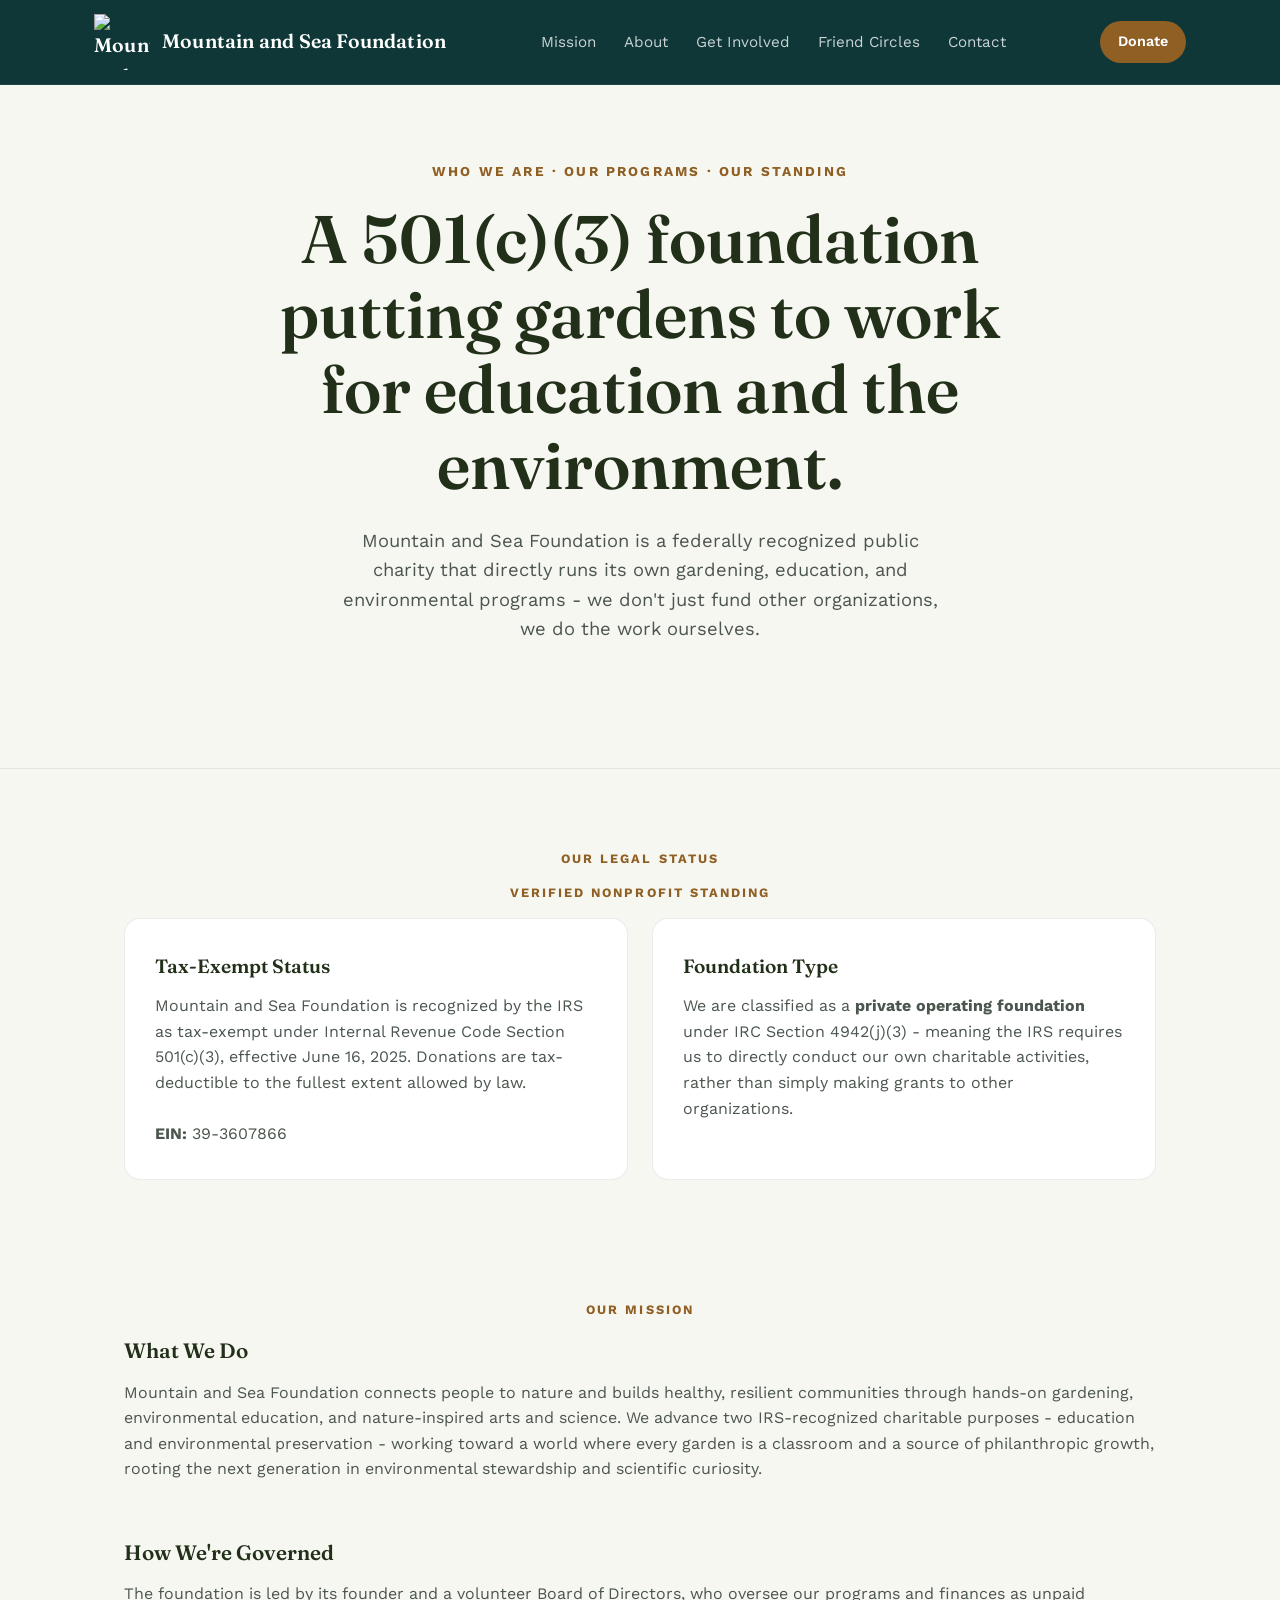
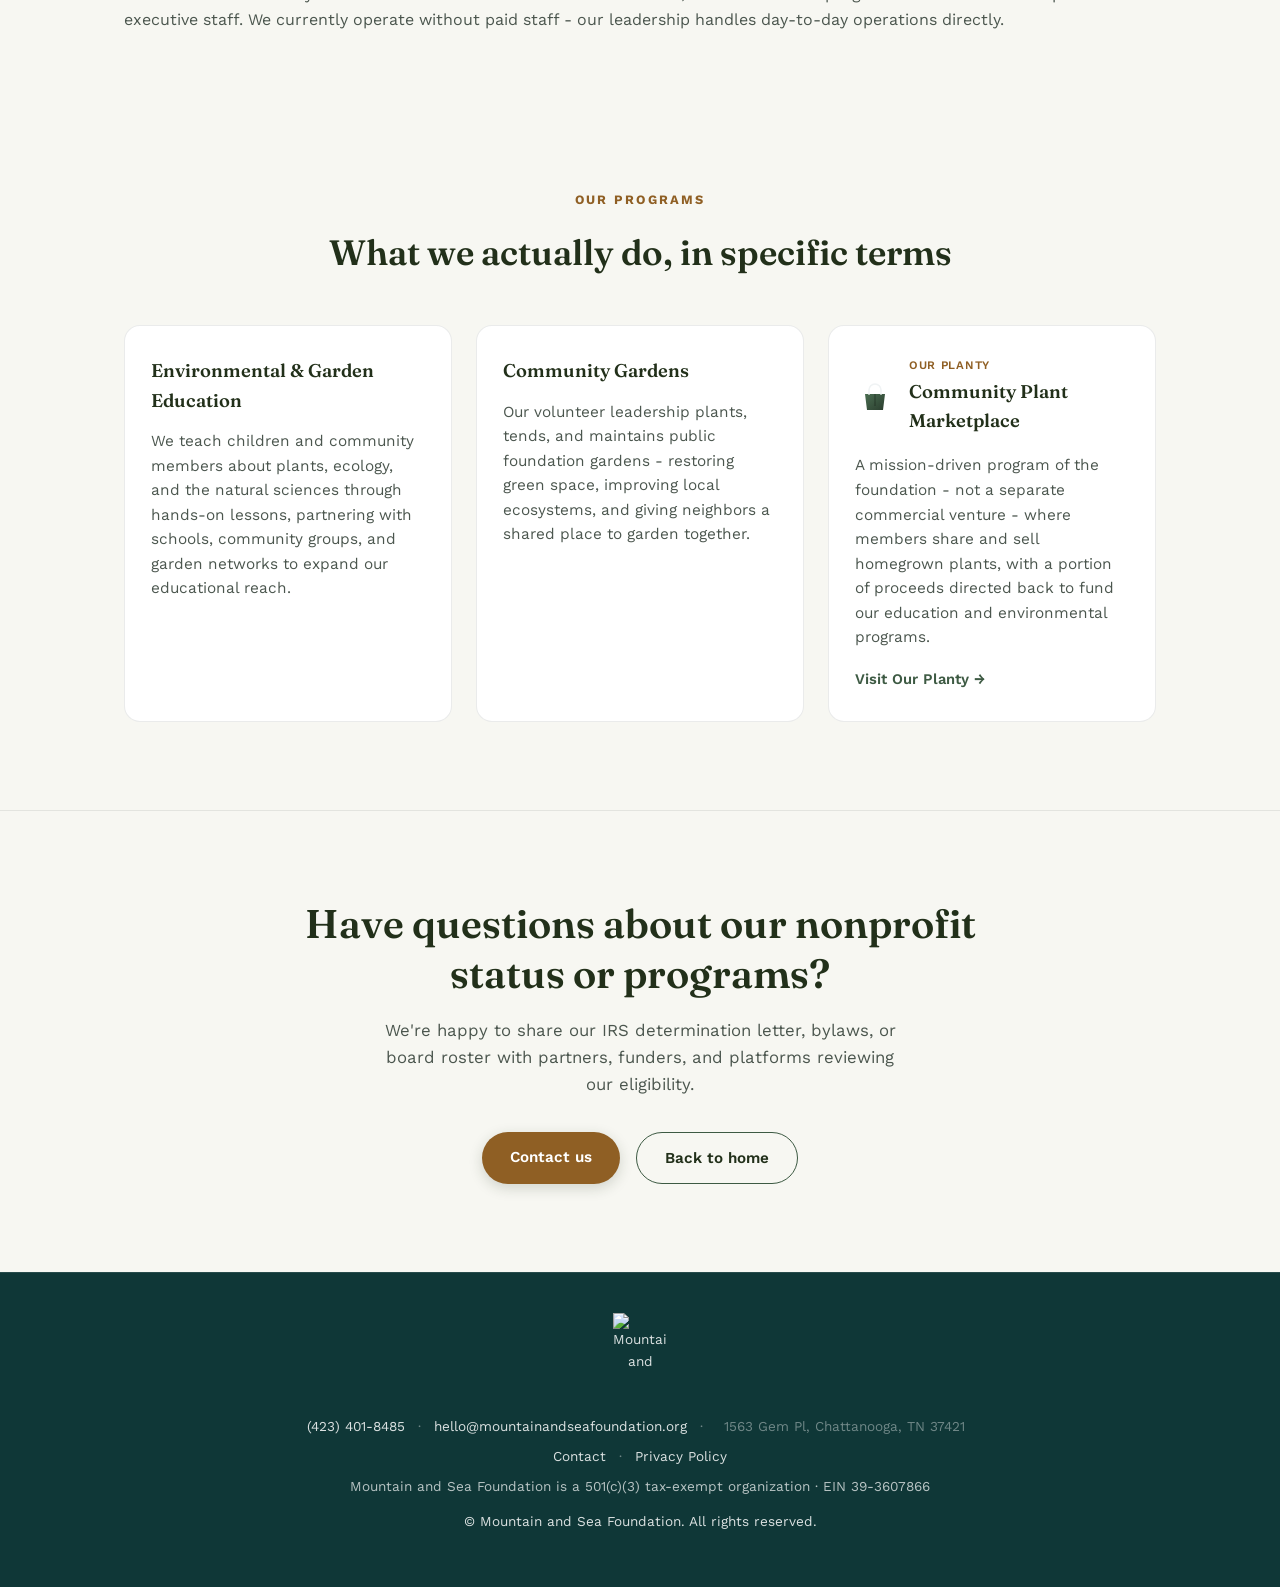
==== commit 9e677cbe: "Add files via upload" ====
--- a/about.html
+++ b/about.html
@@ -126,7 +126,7 @@
     <img src="assets/logo_hero.png" alt="Mountain and Sea Foundation" class="footer-logo">
   </a>
   <address class="footer-links footer-contact">
-    <a href="tel:+14023059390">402-305-9390</a>
+    <a href="tel:+14234018485">(423) 401-8485</a>
     <span aria-hidden="true">&middot;</span>
     <a href="mailto:hello@mountainandseafoundation.org">hello@mountainandseafoundation.org</a>
     <span aria-hidden="true">&middot;</span>
--- a/style.css
+++ b/style.css
@@ -656,7 +656,6 @@
   margin-top: 28px !important;
   background: var(--planty-offwhite);
   border: 1px solid var(--line);
-  border-left: 4px solid var(--brass);
   border-radius: 12px;
   padding: 20px 22px;
 }
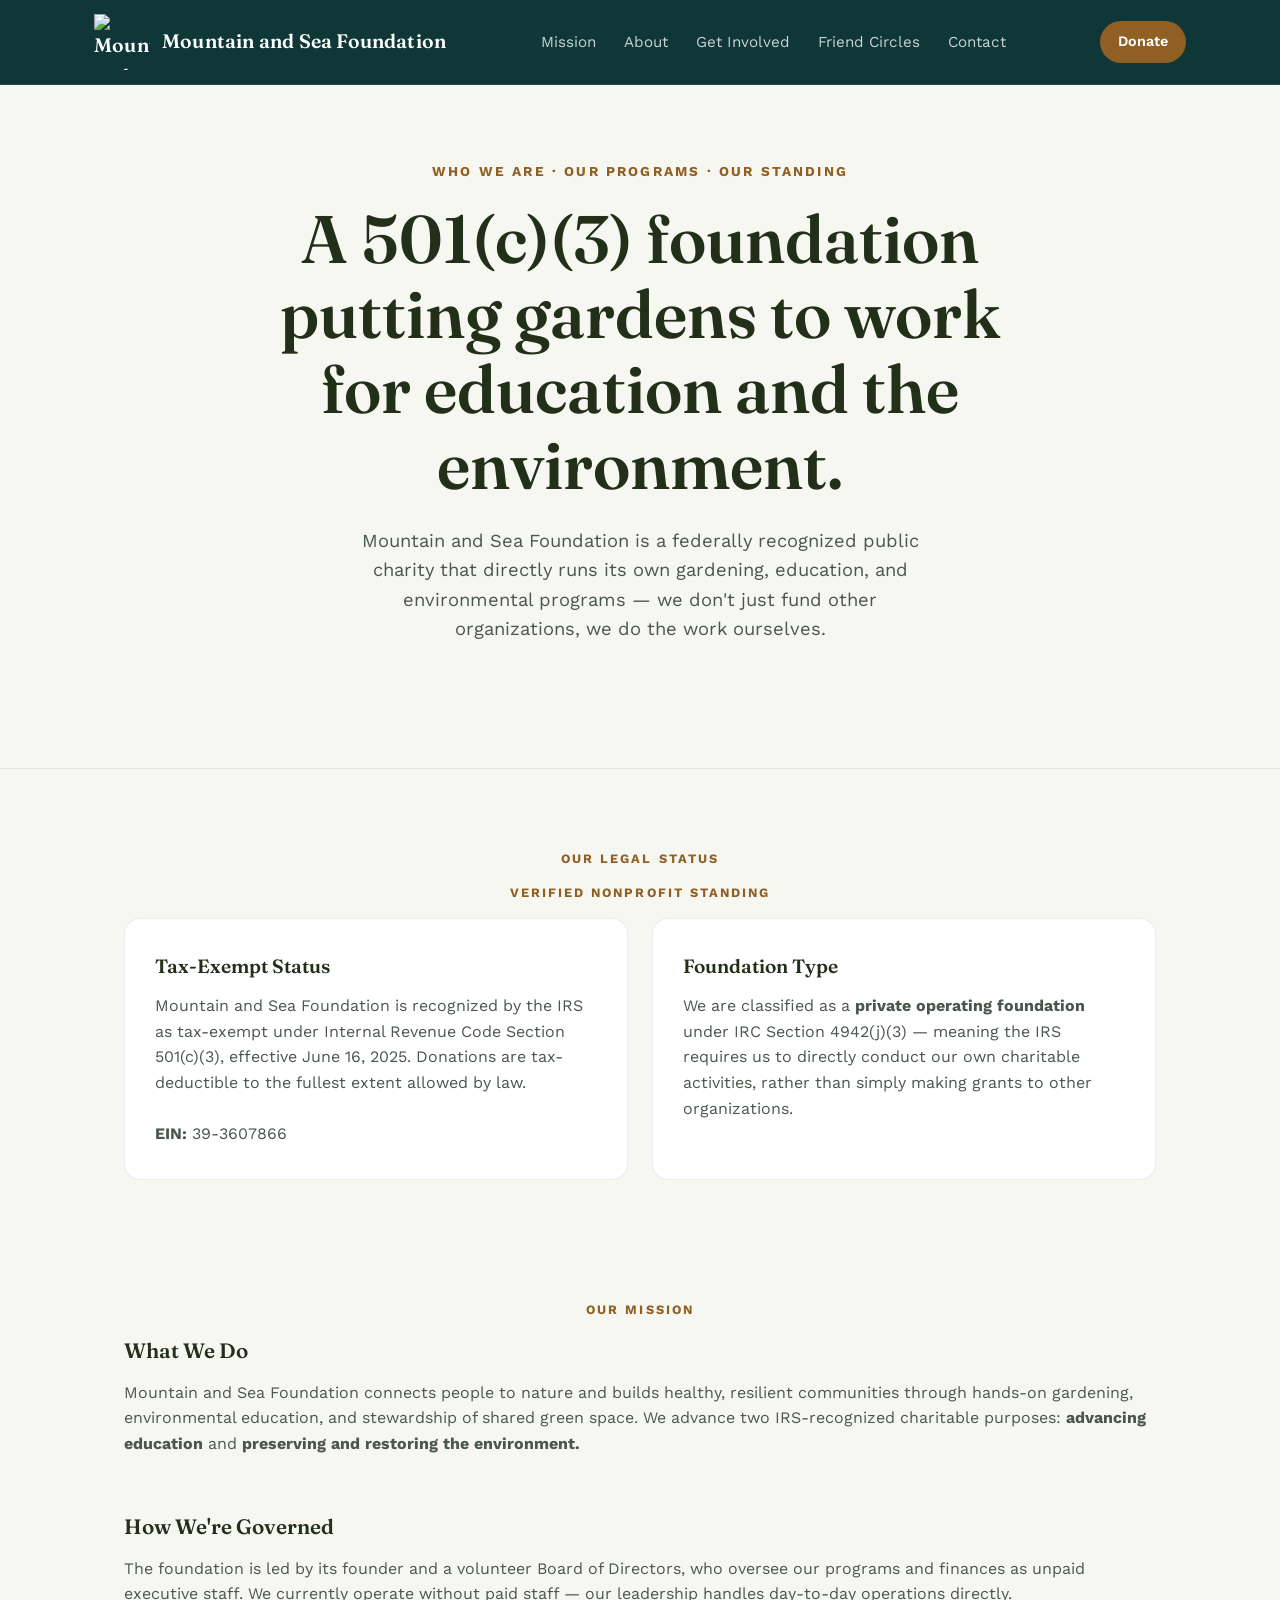
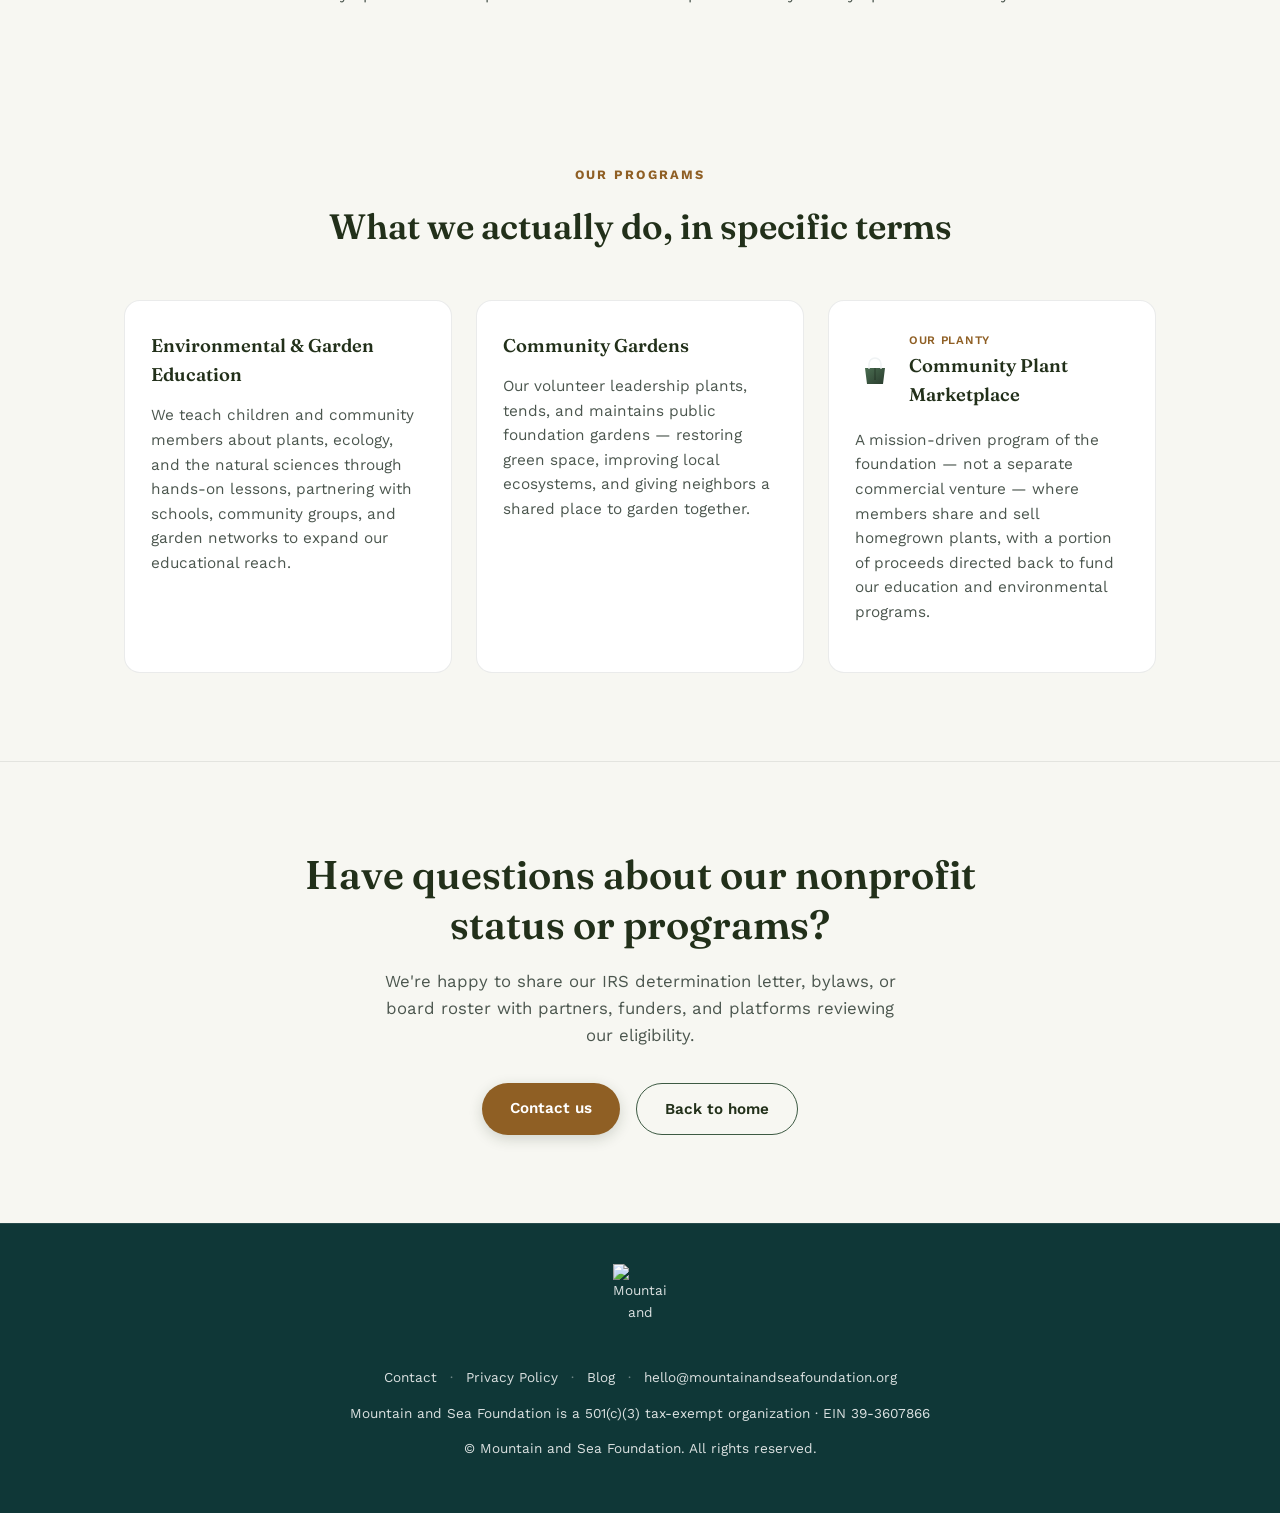
==== commit a988392d: "Add files via upload" ====
--- a/about.html
+++ b/about.html
@@ -3,7 +3,7 @@
 <head>
 <meta charset="UTF-8">
 <meta name="viewport" content="width=device-width, initial-scale=1.0">
-<title>About - Mountain and Sea Foundation</title>
+<title>About — Mountain and Sea Foundation</title>
 <meta name="description" content="Mountain and Sea Foundation is a 501(c)(3) nonprofit (EIN 39-3607866) advancing environmental education and community gardening. Learn about our mission, programs, and legal status.">
 <link rel="icon" type="image/png" href="assets/logo.png">
 <link rel="preconnect" href="https://fonts.googleapis.com">
@@ -40,7 +40,7 @@
   <section class="hero" id="top">
     <p class="hero-eyebrow">Who We Are &middot; Our Programs &middot; Our Standing</p>
     <h1>A 501(c)(3) foundation putting gardens to work for education and the environment.</h1>
-    <p class="hero-sub">Mountain and Sea Foundation is a federally recognized public charity that directly runs its own gardening, education, and environmental programs - we don't just fund other organizations, we do the work ourselves.</p>
+    <p class="hero-sub">Mountain and Sea Foundation is a federally recognized public charity that directly runs its own gardening, education, and environmental programs — we don't just fund other organizations, we do the work ourselves.</p>
   </section>
 
   <section class="heart" id="status">
@@ -53,7 +53,7 @@
       </article>
       <article class="mv-card">
         <h3>Foundation Type</h3>
-        <p>We are classified as a <strong>private operating foundation</strong> under IRC Section 4942(j)(3) - meaning the IRS requires us to directly conduct our own charitable activities, rather than simply making grants to other organizations.</p>
+        <p>We are classified as a <strong>private operating foundation</strong> under IRC Section 4942(j)(3) — meaning the IRS requires us to directly conduct our own charitable activities, rather than simply making grants to other organizations.</p>
       </article>
     </div>
   </section>
@@ -63,11 +63,11 @@
     <div class="about-grid">
       <div class="about-block">
         <h3>What We Do</h3>
-        <p>Mountain and Sea Foundation connects people to nature and builds healthy, resilient communities through hands-on gardening, environmental education, and nature-inspired arts and science. We advance two IRS-recognized charitable purposes - education and environmental preservation - working toward a world where every garden is a classroom and a source of philanthropic growth, rooting the next generation in environmental stewardship and scientific curiosity.</p>
+        <p>Mountain and Sea Foundation connects people to nature and builds healthy, resilient communities through hands-on gardening, environmental education, and stewardship of shared green space. We advance two IRS-recognized charitable purposes: <strong>advancing education</strong> and <strong>preserving and restoring the environment.</strong></p>
       </div>
       <div class="about-block">
         <h3>How We're Governed</h3>
-        <p>The foundation is led by its founder and a volunteer Board of Directors, who oversee our programs and finances as unpaid executive staff. We currently operate without paid staff - our leadership handles day-to-day operations directly.</p>
+        <p>The foundation is led by its founder and a volunteer Board of Directors, who oversee our programs and finances as unpaid executive staff. We currently operate without paid staff — our leadership handles day-to-day operations directly.</p>
       </div>
     </div>
   </section>
@@ -83,10 +83,10 @@
       </article>
       <article class="support-card">
         <h3>Community Gardens</h3>
-        <p>Our volunteer leadership plants, tends, and maintains public foundation gardens - restoring green space, improving local ecosystems, and giving neighbors a shared place to garden together.</p>
+        <p>Our volunteer leadership plants, tends, and maintains public foundation gardens — restoring green space, improving local ecosystems, and giving neighbors a shared place to garden together.</p>
       </article>
       <article class="support-card">
-        <a href="https://ourplanty.com" class="support-card-head" target="_blank" rel="noopener">
+        <div class="support-card-head">
           <svg class="planty-mark" viewBox="0 0 100 100" fill="none" xmlns="http://www.w3.org/2000/svg" aria-hidden="true">
             <defs>
               <linearGradient id="leafGrad2" x1="0%" y1="0%" x2="100%" y2="100%">
@@ -103,9 +103,8 @@
             <span class="planty-wordmark">Our Planty</span>
             <h3>Community Plant Marketplace</h3>
           </div>
-        </a>
-        <p>A mission-driven program of the foundation - not a separate commercial venture - where members share and sell homegrown plants, with a portion of proceeds directed back to fund our education and environmental programs.</p>
-        <a href="https://ourplanty.com" class="support-link" target="_blank" rel="noopener">Visit Our Planty &rarr;</a>
+        </div>
+        <p>A mission-driven program of the foundation — not a separate commercial venture — where members share and sell homegrown plants, with a portion of proceeds directed back to fund our education and environmental programs.</p>
       </article>
     </div>
   </section>
@@ -125,19 +124,16 @@
   <a href="https://mountainandseafoundation.org" aria-label="Mountain and Sea Foundation home" class="footer-logo-link">
     <img src="assets/logo_hero.png" alt="Mountain and Sea Foundation" class="footer-logo">
   </a>
-  <address class="footer-links footer-contact">
-    <a href="tel:+14234018485">(423) 401-8485</a>
-    <span aria-hidden="true">&middot;</span>
-    <a href="mailto:hello@mountainandseafoundation.org">hello@mountainandseafoundation.org</a>
-    <span aria-hidden="true">&middot;</span>
-    <span>1563 Gem Pl, Chattanooga, TN 37421</span>
-  </address>
   <p class="footer-links">
     <a href="contact.html">Contact</a>
     <span aria-hidden="true">&middot;</span>
     <a href="privacy.html">Privacy Policy</a>
+    <span aria-hidden="true">&middot;</span>
+    <a href="https://keepyouroptions.com" target="_blank" rel="noopener">Blog</a>
+    <span aria-hidden="true">&middot;</span>
+    <a href="mailto:hello@mountainandseafoundation.org">hello@mountainandseafoundation.org</a>
   </p>
-  <p class="footer-ein">Mountain and Sea Foundation is a 501(c)(3) tax-exempt organization &middot; EIN 39-3607866</p>
+  <p>Mountain and Sea Foundation is a 501(c)(3) tax-exempt organization &middot; EIN 39-3607866</p>
   <p>&copy; <span id="year"></span> Mountain and Sea Foundation. All rights reserved.</p>
 </footer>
 
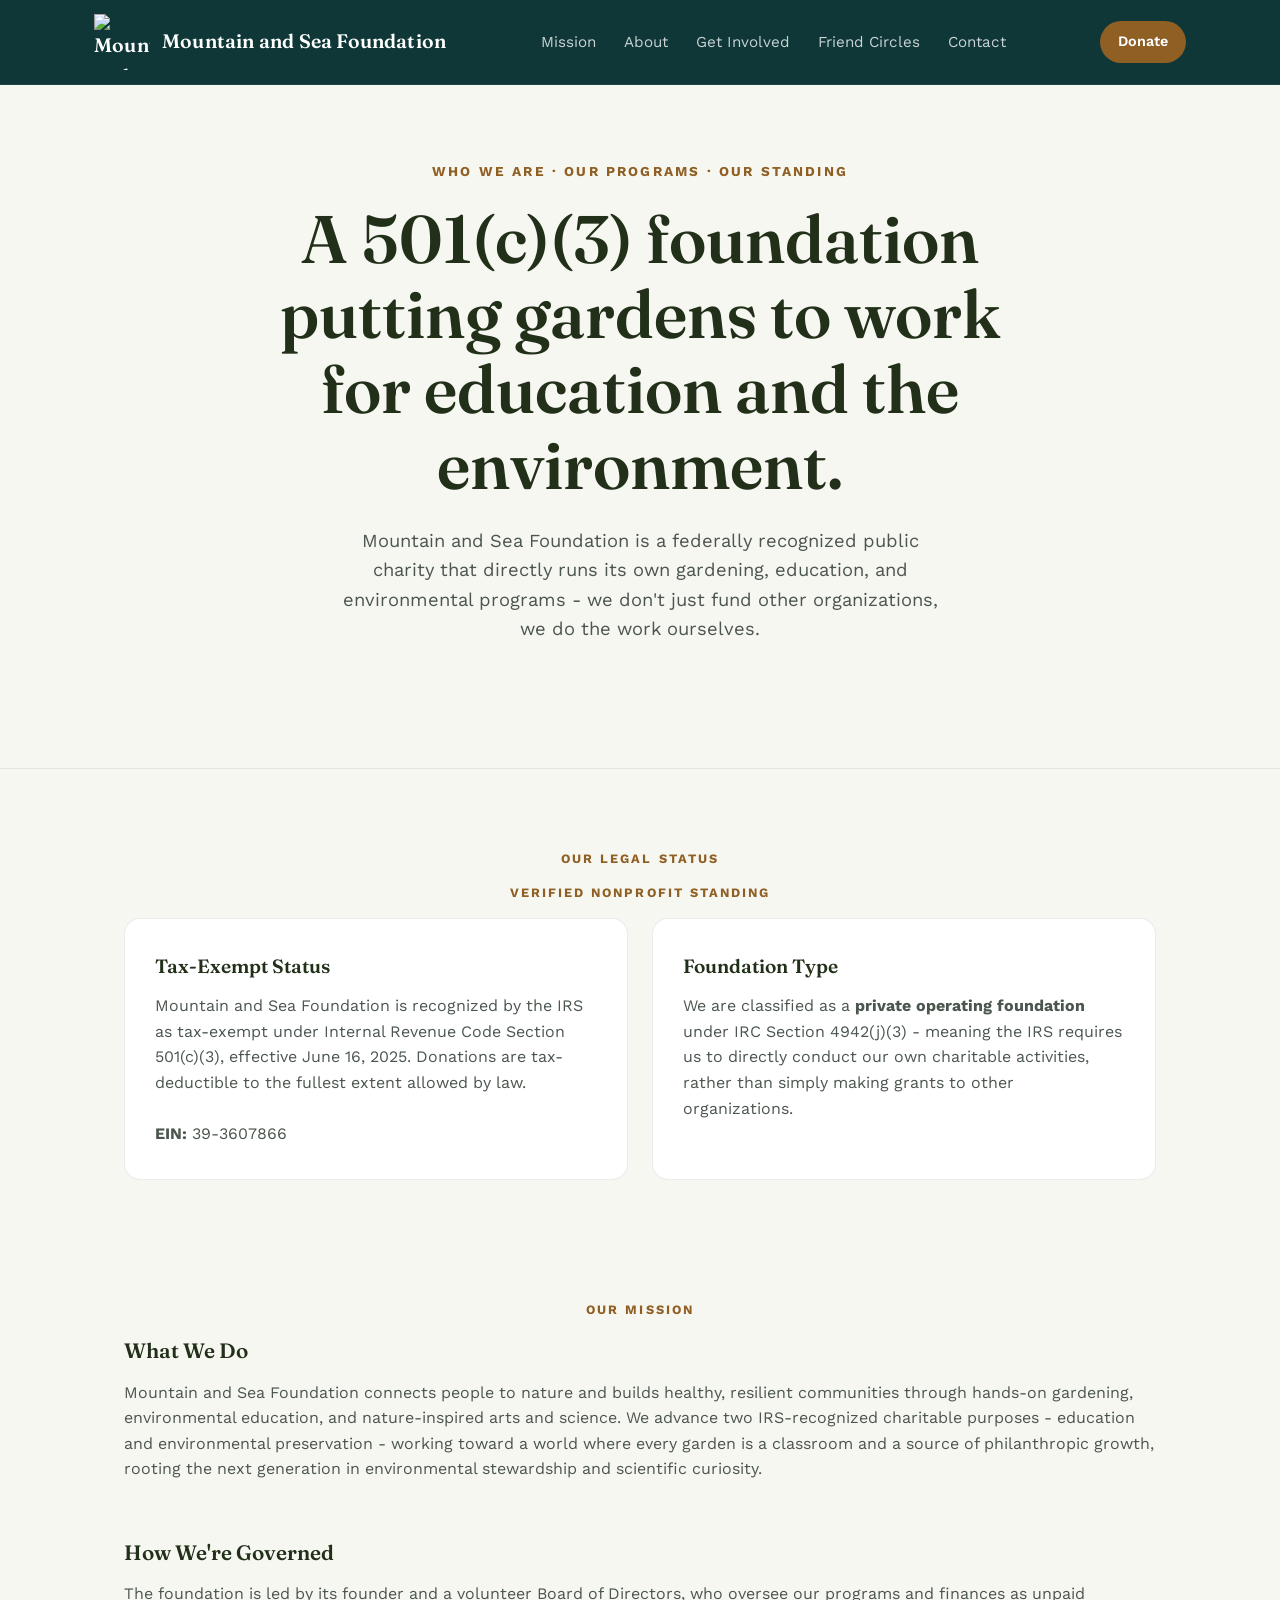
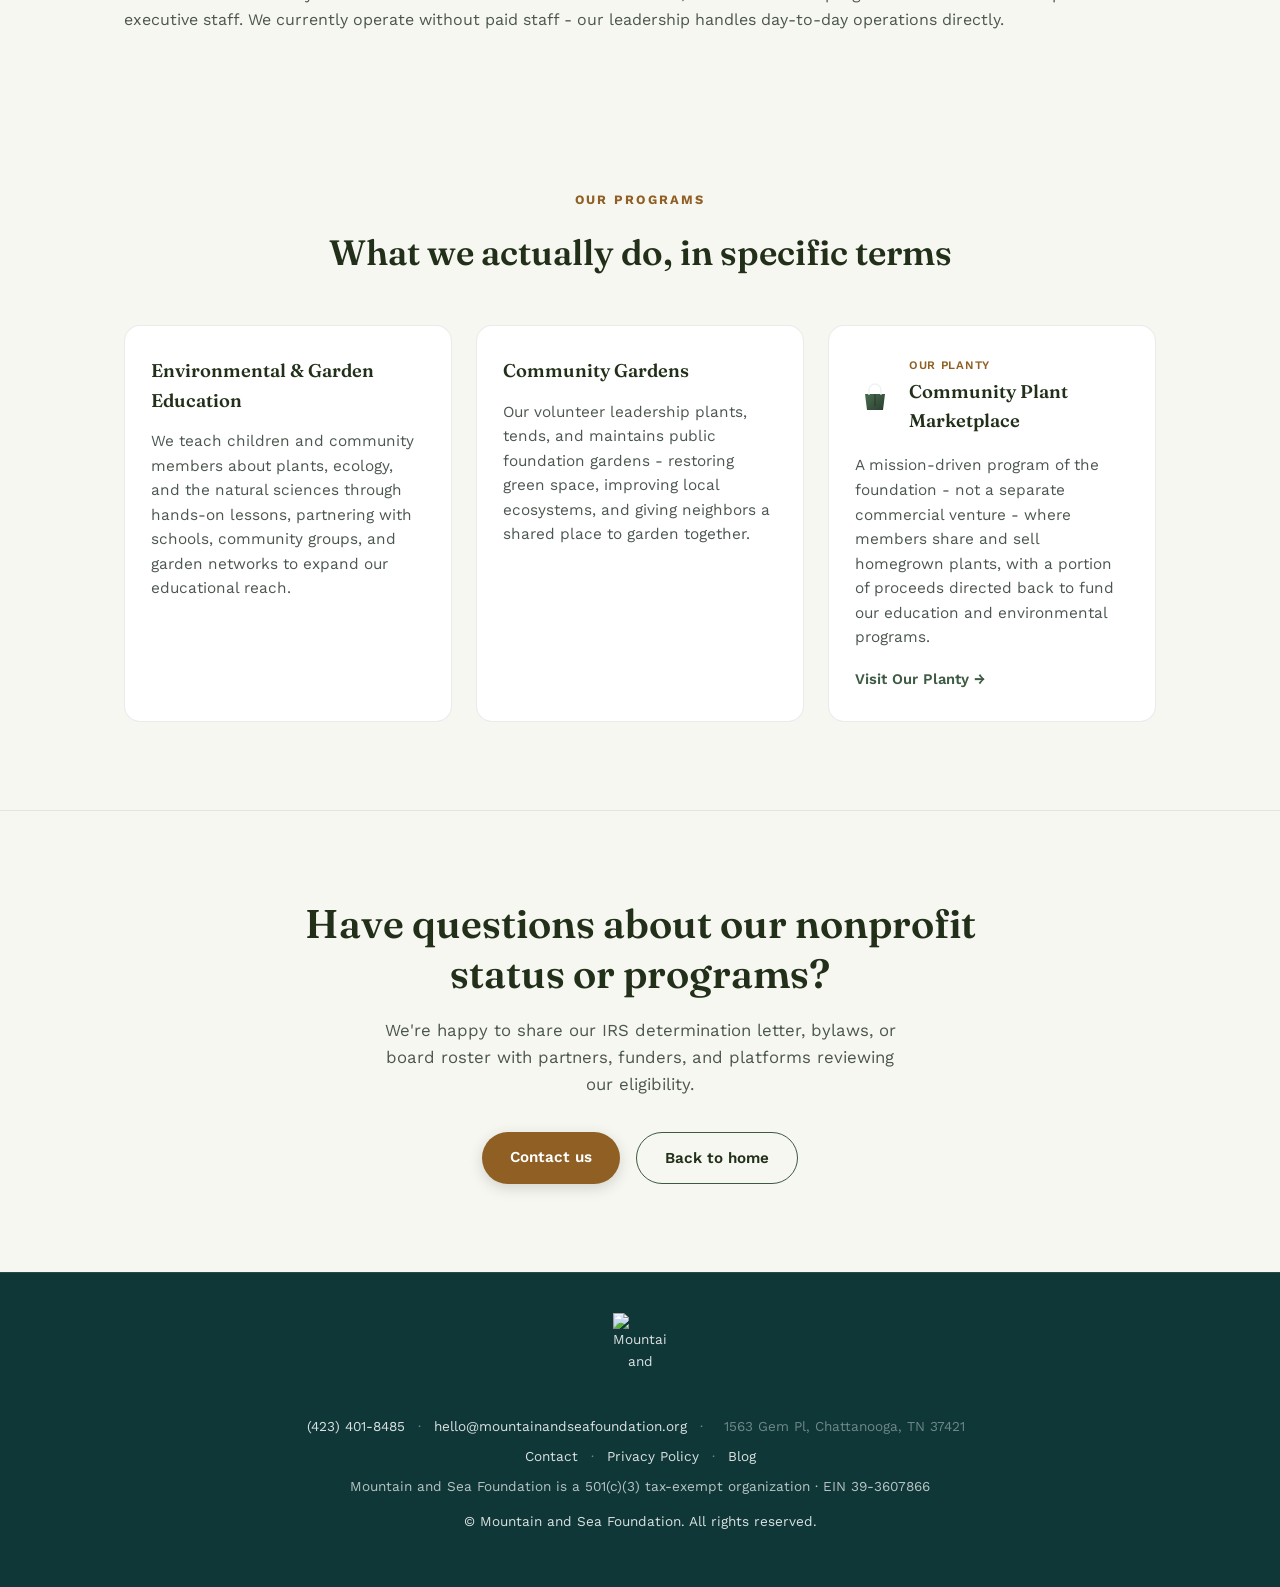
==== commit 3f8da359: "Add files via upload" ====
--- a/about.html
+++ b/about.html
@@ -3,7 +3,7 @@
 <head>
 <meta charset="UTF-8">
 <meta name="viewport" content="width=device-width, initial-scale=1.0">
-<title>About — Mountain and Sea Foundation</title>
+<title>About - Mountain and Sea Foundation</title>
 <meta name="description" content="Mountain and Sea Foundation is a 501(c)(3) nonprofit (EIN 39-3607866) advancing environmental education and community gardening. Learn about our mission, programs, and legal status.">
 <link rel="icon" type="image/png" href="assets/logo.png">
 <link rel="preconnect" href="https://fonts.googleapis.com">
@@ -40,7 +40,7 @@
   <section class="hero" id="top">
     <p class="hero-eyebrow">Who We Are &middot; Our Programs &middot; Our Standing</p>
     <h1>A 501(c)(3) foundation putting gardens to work for education and the environment.</h1>
-    <p class="hero-sub">Mountain and Sea Foundation is a federally recognized public charity that directly runs its own gardening, education, and environmental programs — we don't just fund other organizations, we do the work ourselves.</p>
+    <p class="hero-sub">Mountain and Sea Foundation is a federally recognized public charity that directly runs its own gardening, education, and environmental programs - we don't just fund other organizations, we do the work ourselves.</p>
   </section>
 
   <section class="heart" id="status">
@@ -53,7 +53,7 @@
       </article>
       <article class="mv-card">
         <h3>Foundation Type</h3>
-        <p>We are classified as a <strong>private operating foundation</strong> under IRC Section 4942(j)(3) — meaning the IRS requires us to directly conduct our own charitable activities, rather than simply making grants to other organizations.</p>
+        <p>We are classified as a <strong>private operating foundation</strong> under IRC Section 4942(j)(3) - meaning the IRS requires us to directly conduct our own charitable activities, rather than simply making grants to other organizations.</p>
       </article>
     </div>
   </section>
@@ -63,11 +63,11 @@
     <div class="about-grid">
       <div class="about-block">
         <h3>What We Do</h3>
-        <p>Mountain and Sea Foundation connects people to nature and builds healthy, resilient communities through hands-on gardening, environmental education, and stewardship of shared green space. We advance two IRS-recognized charitable purposes: <strong>advancing education</strong> and <strong>preserving and restoring the environment.</strong></p>
+        <p>Mountain and Sea Foundation connects people to nature and builds healthy, resilient communities through hands-on gardening, environmental education, and nature-inspired arts and science. We advance two IRS-recognized charitable purposes - education and environmental preservation - working toward a world where every garden is a classroom and a source of philanthropic growth, rooting the next generation in environmental stewardship and scientific curiosity.</p>
       </div>
       <div class="about-block">
         <h3>How We're Governed</h3>
-        <p>The foundation is led by its founder and a volunteer Board of Directors, who oversee our programs and finances as unpaid executive staff. We currently operate without paid staff — our leadership handles day-to-day operations directly.</p>
+        <p>The foundation is led by its founder and a volunteer Board of Directors, who oversee our programs and finances as unpaid executive staff. We currently operate without paid staff - our leadership handles day-to-day operations directly.</p>
       </div>
     </div>
   </section>
@@ -83,10 +83,10 @@
       </article>
       <article class="support-card">
         <h3>Community Gardens</h3>
-        <p>Our volunteer leadership plants, tends, and maintains public foundation gardens — restoring green space, improving local ecosystems, and giving neighbors a shared place to garden together.</p>
+        <p>Our volunteer leadership plants, tends, and maintains public foundation gardens - restoring green space, improving local ecosystems, and giving neighbors a shared place to garden together.</p>
       </article>
       <article class="support-card">
-        <div class="support-card-head">
+        <a href="https://ourplanty.com" class="support-card-head" target="_blank" rel="noopener">
           <svg class="planty-mark" viewBox="0 0 100 100" fill="none" xmlns="http://www.w3.org/2000/svg" aria-hidden="true">
             <defs>
               <linearGradient id="leafGrad2" x1="0%" y1="0%" x2="100%" y2="100%">
@@ -103,8 +103,9 @@
             <span class="planty-wordmark">Our Planty</span>
             <h3>Community Plant Marketplace</h3>
           </div>
-        </div>
-        <p>A mission-driven program of the foundation — not a separate commercial venture — where members share and sell homegrown plants, with a portion of proceeds directed back to fund our education and environmental programs.</p>
+        </a>
+        <p>A mission-driven program of the foundation - not a separate commercial venture - where members share and sell homegrown plants, with a portion of proceeds directed back to fund our education and environmental programs.</p>
+        <a href="https://ourplanty.com" class="support-link" target="_blank" rel="noopener">Visit Our Planty &rarr;</a>
       </article>
     </div>
   </section>
@@ -124,16 +125,21 @@
   <a href="https://mountainandseafoundation.org" aria-label="Mountain and Sea Foundation home" class="footer-logo-link">
     <img src="assets/logo_hero.png" alt="Mountain and Sea Foundation" class="footer-logo">
   </a>
+  <address class="footer-links footer-contact">
+    <a href="tel:+14234018485">(423) 401-8485</a>
+    <span aria-hidden="true">&middot;</span>
+    <a href="mailto:hello@mountainandseafoundation.org">hello@mountainandseafoundation.org</a>
+    <span aria-hidden="true">&middot;</span>
+    <span>1563 Gem Pl, Chattanooga, TN 37421</span>
+  </address>
   <p class="footer-links">
     <a href="contact.html">Contact</a>
     <span aria-hidden="true">&middot;</span>
     <a href="privacy.html">Privacy Policy</a>
     <span aria-hidden="true">&middot;</span>
     <a href="https://keepyouroptions.com" target="_blank" rel="noopener">Blog</a>
-    <span aria-hidden="true">&middot;</span>
-    <a href="mailto:hello@mountainandseafoundation.org">hello@mountainandseafoundation.org</a>
   </p>
-  <p>Mountain and Sea Foundation is a 501(c)(3) tax-exempt organization &middot; EIN 39-3607866</p>
+  <p class="footer-ein">Mountain and Sea Foundation is a 501(c)(3) tax-exempt organization &middot; EIN 39-3607866</p>
   <p>&copy; <span id="year"></span> Mountain and Sea Foundation. All rights reserved.</p>
 </footer>
 
--- a/style.css
+++ b/style.css
@@ -390,6 +390,16 @@
   width: 40px;
   height: 40px;
   flex-shrink: 0;
+}
+
+.blog-card-head {
+  align-items: flex-start;
+  margin-bottom: 8px;
+}
+
+.blog-logo {
+  height: 40px;
+  width: auto;
 }
 
 .planty-wordmark {
